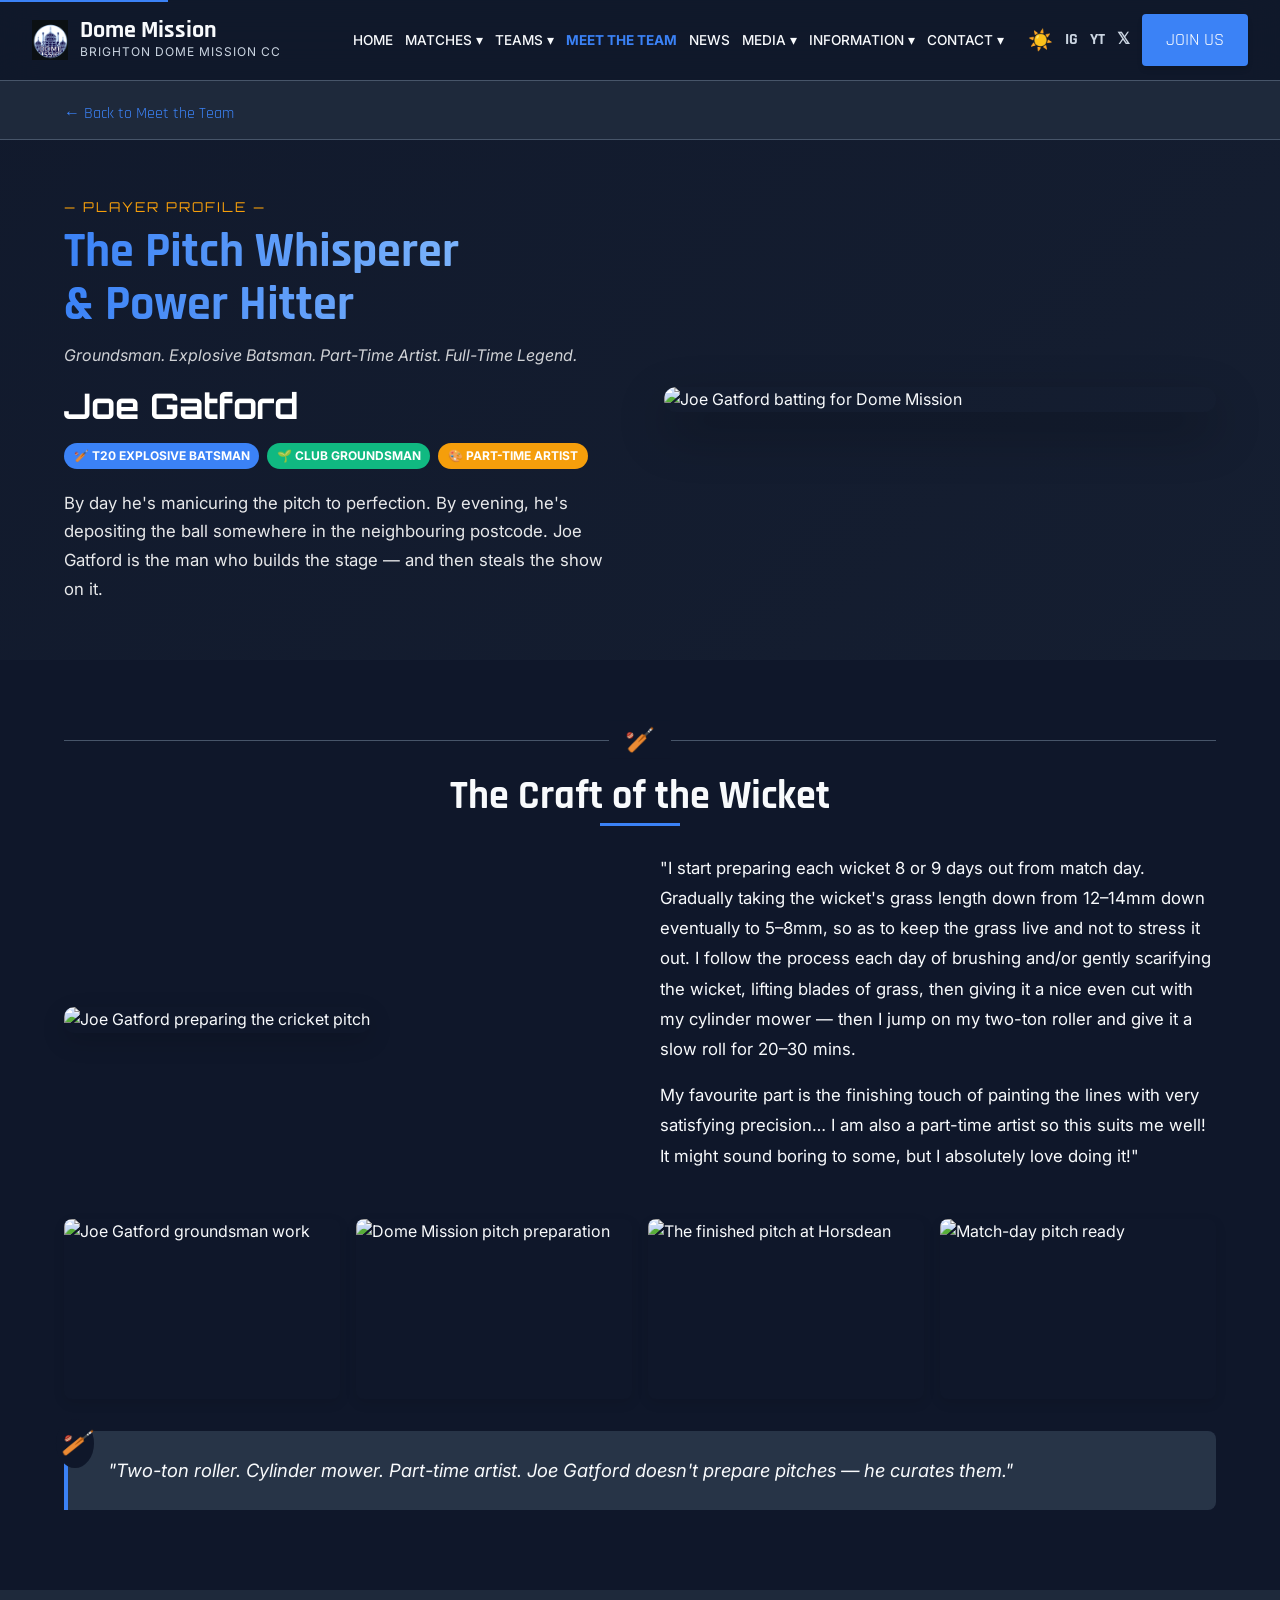
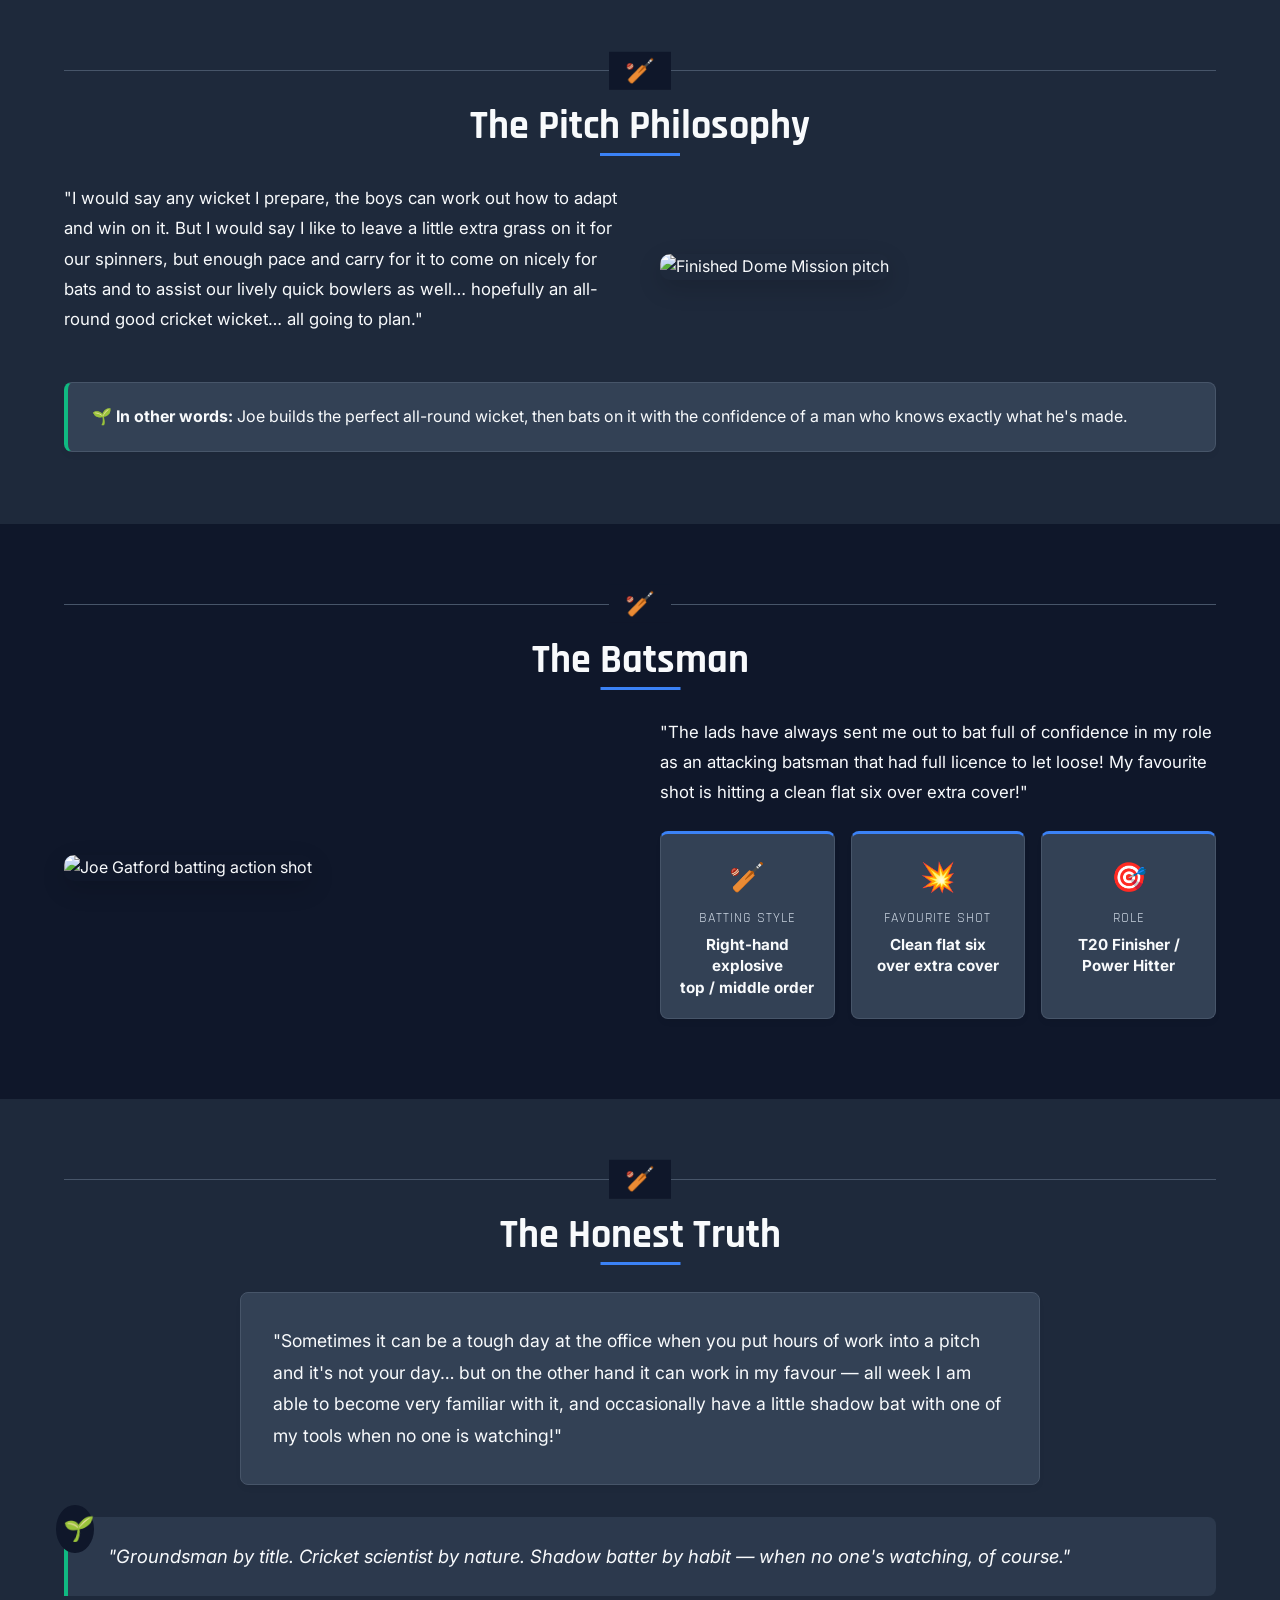
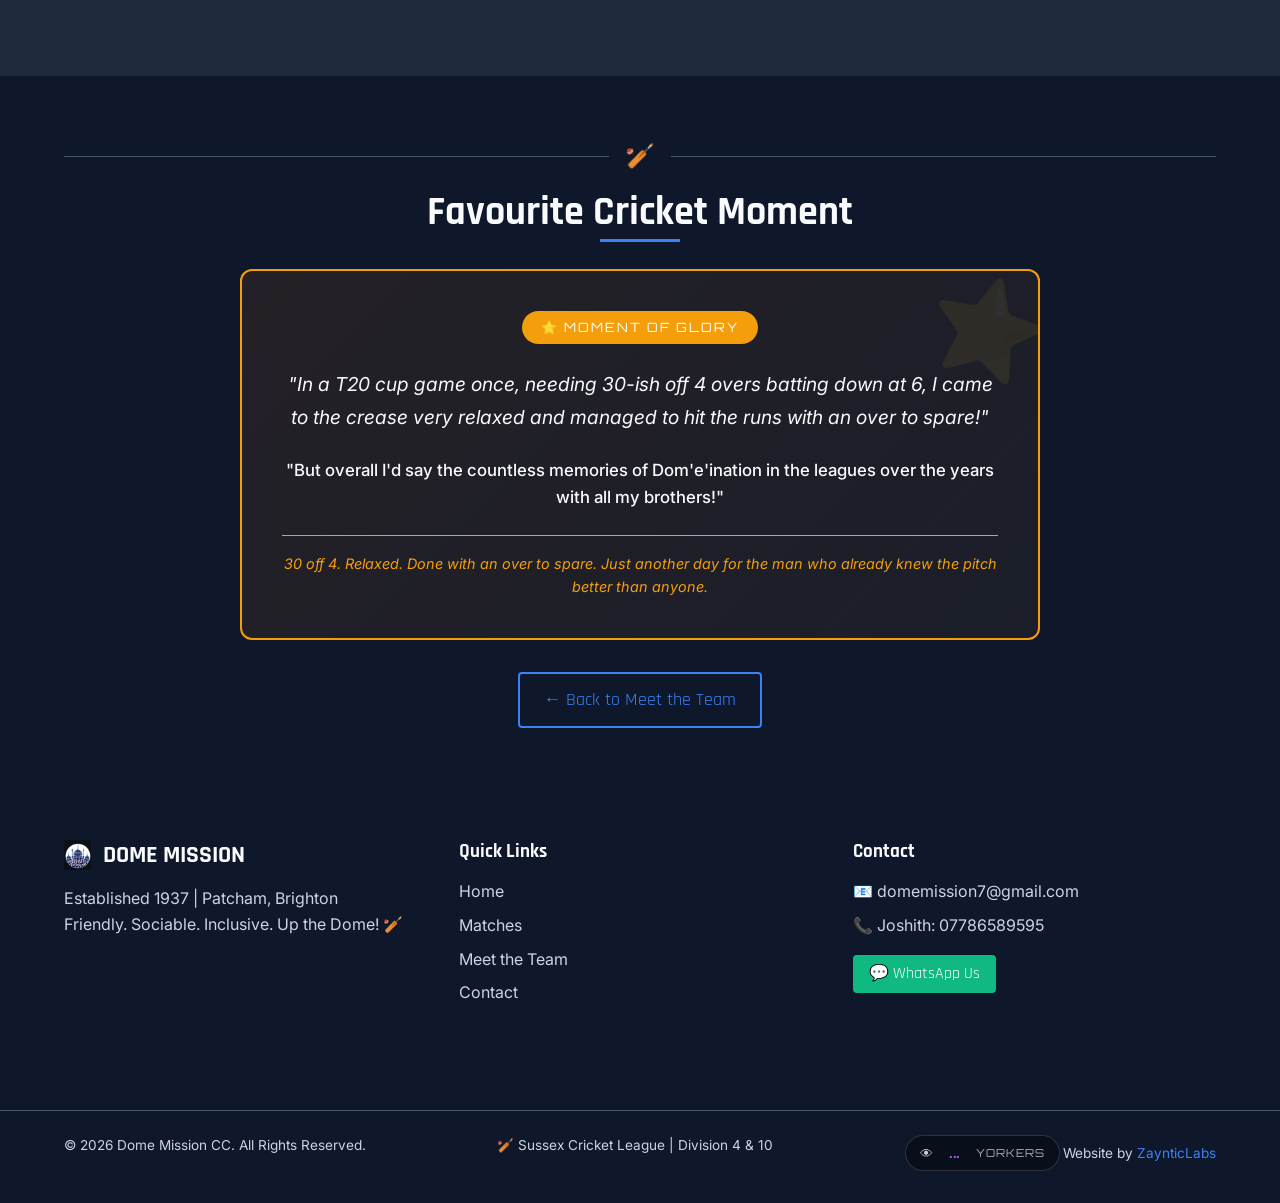
==== joe-gatford.html @ 6c8f8047 "feat: Add Meet the Team section & Joe Gatford player profile - Added 'Meet the Team' nav link to mai" ====
<!DOCTYPE html>
<html lang="en" data-theme="dark">
<head>
    <script async src="https://www.googletagmanager.com/gtag/js?id=G-JPY1JQEVN5"></script>
    <script>
        window.dataLayer = window.dataLayer || [];
        function gtag() { dataLayer.push(arguments); }
        gtag('js', new Date());
        gtag('config', 'G-JPY1JQEVN5');
    </script>
    <meta charset="UTF-8">
    <meta name="viewport" content="width=device-width, initial-scale=1.0">
    <title>Joe Gatford — The Pitch Whisperer | Brighton Dome Mission CC</title>
    <meta name="description" content="Joe Gatford — Groundsman, explosive T20 batsman, and part-time artist at Brighton Dome Mission CC. Read his full player profile.">
    <link rel="canonical" href="https://www.brightondomemissioncc.co.uk/joe-gatford.html">
    <meta property="og:title" content="Joe Gatford | Brighton Dome Mission CC">
    <meta property="og:description" content="Groundsman by day. Explosive batsman by evening. Meet Joe Gatford.">
    <meta property="og:image" content="https://www.brightondomemissioncc.co.uk/images/squad/Joe-batting.jpg">
    <link rel="icon" href="images/dome/dome-mission-logo.png">
    <link rel="preconnect" href="https://fonts.googleapis.com">
    <link rel="preconnect" href="https://fonts.gstatic.com" crossorigin>
    <link href="https://fonts.googleapis.com/css2?family=Inter:wght@400;500&family=Orbitron:wght@700&family=Rajdhani:wght@700&display=swap" rel="stylesheet">
    <link rel="stylesheet" href="style.css">
    <script type="module">
        import { initializeApp } from "https://www.gstatic.com/firebasejs/12.12.1/firebase-app.js";
        import { getDatabase, ref, runTransaction, onValue } from "https://www.gstatic.com/firebasejs/12.12.1/firebase-database.js";
        const firebaseConfig = { apiKey:"AIzaSyBJ3BSPUwxjuSCNxSVM4yyxH1Zn7YNqY2w", authDomain:"zayntic-visitor-counter.firebaseapp.com", databaseURL:"https://zayntic-visitor-counter-default-rtdb.europe-west1.firebasedatabase.app", projectId:"zayntic-visitor-counter", storageBucket:"zayntic-visitor-counter.firebasestorage.app", messagingSenderId:"842390090860", appId:"1:842390090860:web:b4fb880dffa85cfeecd449", measurementId:"G-TYTXGB0X5D" };
        const app = initializeApp(firebaseConfig);
        const db = getDatabase(app);
        const counterRef = ref(db, 'visitors/bdm-cc');
        if (!sessionStorage.getItem('visited_bdm-cc')) { sessionStorage.setItem('visited_bdm-cc','true'); runTransaction(counterRef, c=>(c||0)+1); }
        onValue(counterRef, s => { const c=s.val()||0; const el=document.getElementById('visitor-count-number'); if(el){const f=parseInt(el.textContent)||0;const st=performance.now();(function step(n){const p=Math.min((n-st)/1500,1);el.textContent=Math.floor(f+(c-f)*(1-Math.pow(1-p,3))).toLocaleString();if(p<1)requestAnimationFrame(step)})(st)} });
    </script>
</head>
<body>
    <a href="#main-content" class="skip-link">Skip to main content</a>

    <!-- NAVIGATION -->
    <nav class="navbar scrolled" role="navigation">
        <div class="nav-container">
            <a href="index.html" class="brand">
                <img src="images/dome/dome-mission-logo.png" class="brand-logo" alt="Brighton Dome Mission CC logo">
                <div class="brand-text">
                    <span class="brand-title">Dome Mission</span>
                    <span class="brand-subtitle">Brighton Dome Mission CC</span>
                </div>
            </a>
            <div class="nav-right">
                <ul class="nav-links">
                    <li><a href="index.html">HOME</a></li>
                    <li class="dropdown-parent"><a href="index.html#matches">MATCHES ▾</a>
                        <ul class="dropdown">
                            <li><a href="index.html#matches" data-tab="1st-schedule">1st XI Schedule 2026</a></li>
                            <li><a href="index.html#matches" data-tab="2nd-schedule">2nd XI Schedule 2026</a></li>
                            <li><a href="index.html#matches" data-tab="1st-results">Results — 1st XI</a></li>
                            <li><a href="index.html#matches" data-tab="2nd-results">Results — 2nd XI</a></li>
                        </ul>
                    </li>
                    <li class="dropdown-parent"><a href="index.html#teams">TEAMS ▾</a>
                        <ul class="dropdown">
                            <li><a href="index.html#teams" data-tab="1st-squad">1st XI Squad</a></li>
                            <li><a href="index.html#teams" data-tab="2nd-squad">2nd XI Squad</a></li>
                        </ul>
                    </li>
                    <li><a href="meet-the-team.html" class="nav-active">MEET THE TEAM</a></li>
                    <li><a href="index.html#news">NEWS</a></li>
                    <li class="dropdown-parent"><a href="index.html#media">MEDIA ▾</a>
                        <ul class="dropdown">
                            <li><a href="index.html#media" data-folder="agm-2026">AGM Photos (2026)</a></li>
                            <li><a href="index.html#media" data-folder="awards">Awards Ceremony</a></li>
                            <li><a href="index.html#media" data-folder="1st-photos">1st XI Match Photos</a></li>
                            <li><a href="index.html#media" data-folder="2nd-photos">2nd XI Match Photos</a></li>
                        </ul>
                    </li>
                    <li class="dropdown-parent"><a href="index.html#information">INFORMATION ▾</a>
                        <ul class="dropdown">
                            <li><a href="index.html#information" data-tab="officials">Officials</a></li>
                            <li><a href="index.html#information" data-tab="facilities">Playing Facilities</a></li>
                            <li><a href="index.html#information" data-tab="history">Club History</a></li>
                        </ul>
                    </li>
                    <li class="dropdown-parent"><a href="index.html#contact">CONTACT ▾</a>
                        <ul class="dropdown">
                            <li><a href="index.html#contact" data-tab="contact-us">Get in Touch</a></li>
                            <li><a href="index.html#contact" data-tab="join">Join the Club</a></li>
                        </ul>
                    </li>
                </ul>
                <div class="nav-actions">
                    <button id="theme-toggle" aria-label="Toggle dark/light mode" class="icon-btn">
                        <span class="moon-icon">🌙</span><span class="sun-icon">☀️</span>
                    </button>
                    <a href="https://www.instagram.com/domemission/" target="_blank" class="social-icon" aria-label="Instagram">IG</a>
                    <a href="https://www.youtube.com/channel/UC5LYfdQygbb3zKz_Ei4gT7A" target="_blank" class="social-icon" aria-label="YouTube">YT</a>
                    <a href="https://x.com/DomeMission" target="_blank" class="social-icon" aria-label="X">𝕏</a>
                    <a href="index.html#contact" class="btn btn-primary btn-join">JOIN US</a>
                </div>
                <button class="hamburger" aria-label="Toggle menu"><span></span><span></span><span></span></button>
            </div>
        </div>
    </nav>

    <!-- Mobile Menu -->
    <div class="mobile-menu">
        <div class="mobile-menu-inner">
            <div class="mobile-top"><button id="mobile-theme-toggle" aria-label="Toggle theme" class="icon-btn"><span class="moon-icon">🌙</span><span class="sun-icon">☀️</span></button></div>
            <ul class="mobile-links">
                <li><a href="index.html">HOME</a></li>
                <li><a href="index.html#matches">MATCHES</a></li>
                <li><a href="index.html#teams">TEAMS</a></li>
                <li><a href="meet-the-team.html" class="nav-active">MEET THE TEAM</a></li>
                <li><a href="index.html#news">NEWS</a></li>
                <li><a href="index.html#media">MEDIA</a></li>
                <li><a href="index.html#contact">CONTACT</a></li>
            </ul>
            <div class="mobile-socials">
                <a href="https://www.instagram.com/domemission/" target="_blank" class="social-icon">IG</a>
                <a href="https://www.youtube.com/channel/UC5LYfdQygbb3zKz_Ei4gT7A" target="_blank" class="social-icon">YT</a>
                <a href="https://x.com/DomeMission" target="_blank" class="social-icon">𝕏</a>
            </div>
        </div>
    </div>

    <main id="main-content">

        <!-- BREADCRUMB -->
        <div class="pp-breadcrumb">
            <div class="container">
                <a href="meet-the-team.html">← Back to Meet the Team</a>
            </div>
        </div>

        <!-- SECTION 1: HERO -->
        <section class="pp-hero">
            <div class="pp-hero-bg" style="background-image:url('images/squad/Joe-batting.jpg')"></div>
            <div class="pp-hero-gradient"></div>
            <div class="pp-hero-inner container">
                <div class="pp-hero-text">
                    <div class="section-label">— PLAYER PROFILE —</div>
                    <h1 class="pp-hero-title">The Pitch Whisperer<br>&amp; Power Hitter</h1>
                    <p class="pp-hero-subtitle">Groundsman. Explosive Batsman. Part-Time Artist. Full-Time Legend.</p>
                    <h2 class="pp-hero-name">Joe Gatford</h2>
                    <div class="pp-hero-tags">
                        <span class="badge badge-primary">🏏 T20 Explosive Batsman</span>
                        <span class="badge badge-green">🌱 Club Groundsman</span>
                        <span class="badge badge-gold">🎨 Part-Time Artist</span>
                    </div>
                    <p class="pp-hero-intro">By day he's manicuring the pitch to perfection. By evening, he's depositing the ball somewhere in the neighbouring postcode. Joe Gatford is the man who builds the stage — and then steals the show on it.</p>
                </div>
                <div class="pp-hero-image">
                    <img src="images/squad/Joe-batting.jpg" alt="Joe Gatford batting for Dome Mission" loading="eager" class="pp-clickable" data-full="images/squad/Joe-batting.jpg">
                </div>
            </div>
        </section>

        <!-- SECTION 2: THE CRAFT OF THE WICKET -->
        <section class="pp-section pp-groundsman">
            <div class="container">
                <div class="section-divider divider-ball"></div>
                <h2 class="section-title text-center">The Craft of the Wicket</h2>

                <div class="pp-row pp-row-img-left">
                    <div class="pp-row-img">
                        <img src="images/squad/joe-ground1.jpg" alt="Joe Gatford preparing the cricket pitch" loading="lazy" class="pp-clickable" data-full="images/squad/joe-ground1.jpg">
                    </div>
                    <div class="pp-row-text">
                        <p>"I start preparing each wicket 8 or 9 days out from match day. Gradually taking the wicket's grass length down from 12–14mm down eventually to 5–8mm, so as to keep the grass live and not to stress it out. I follow the process each day of brushing and/or gently scarifying the wicket, lifting blades of grass, then giving it a nice even cut with my cylinder mower — then I jump on my two-ton roller and give it a slow roll for 20–30 mins.</p>
                        <p>My favourite part is the finishing touch of painting the lines with very satisfying precision… I am also a part-time artist so this suits me well! It might sound boring to some, but I absolutely love doing it!"</p>
                    </div>
                </div>

                <!-- Photo Strip -->
                <div class="pp-photo-strip">
                    <img src="images/squad/joe-ground2.jpg" alt="Joe Gatford groundsman work" loading="lazy" class="pp-clickable" data-full="images/squad/joe-ground2.jpg">
                    <img src="images/squad/joe-ground3.jpg" alt="Dome Mission pitch preparation" loading="lazy" class="pp-clickable" data-full="images/squad/joe-ground3.jpg">
                    <img src="images/squad/joe-pitch.jpg" alt="The finished pitch at Horsdean" loading="lazy" class="pp-clickable" data-full="images/squad/joe-pitch.jpg">
                    <img src="images/squad/joe-pitch2.jpg" alt="Match-day pitch ready" loading="lazy" class="pp-clickable" data-full="images/squad/joe-pitch2.jpg">
                </div>

                <!-- Pull Quote -->
                <blockquote class="pp-pullquote">
                    <span class="pp-pullquote-icon">🏏</span>
                    <p>"Two-ton roller. Cylinder mower. Part-time artist. Joe Gatford doesn't prepare pitches — he <em>curates</em> them."</p>
                </blockquote>
            </div>
        </section>

        <!-- SECTION 3: PITCH PHILOSOPHY -->
        <section class="pp-section pp-philosophy">
            <div class="container">
                <div class="section-divider divider-ball"></div>
                <h2 class="section-title text-center">The Pitch Philosophy</h2>

                <div class="pp-row pp-row-img-right">
                    <div class="pp-row-text">
                        <p>"I would say any wicket I prepare, the boys can work out how to adapt and win on it. But I would say I like to leave a little extra grass on it for our spinners, but enough pace and carry for it to come on nicely for bats and to assist our lively quick bowlers as well… hopefully an all-round good cricket wicket… all going to plan."</p>
                    </div>
                    <div class="pp-row-img">
                        <img src="images/squad/joe-pitch.jpg" alt="Finished Dome Mission pitch" loading="lazy" class="pp-clickable" data-full="images/squad/joe-pitch.jpg">
                    </div>
                </div>

                <div class="pp-callout glass-card">
                    <p>🌱 <strong>In other words:</strong> Joe builds the perfect all-round wicket, then bats on it with the confidence of a man who knows exactly what he's made.</p>
                </div>
            </div>
        </section>

        <!-- SECTION 4: THE BATSMAN -->
        <section class="pp-section pp-batsman">
            <div class="container">
                <div class="section-divider divider-ball"></div>
                <h2 class="section-title text-center">The Batsman</h2>

                <div class="pp-row pp-row-img-left">
                    <div class="pp-row-img">
                        <img src="images/squad/Joe-batting.jpg" alt="Joe Gatford batting action shot" loading="lazy" class="pp-clickable" data-full="images/squad/Joe-batting.jpg">
                    </div>
                    <div class="pp-row-text">
                        <p>"The lads have always sent me out to bat full of confidence in my role as an attacking batsman that had full licence to let loose! My favourite shot is hitting a clean flat six over extra cover!"</p>

                        <div class="pp-stats-grid">
                            <div class="pp-stat-card glass-card">
                                <span class="pp-stat-icon">🏏</span>
                                <div class="pp-stat-label">Batting Style</div>
                                <div class="pp-stat-value">Right-hand explosive<br>top / middle order</div>
                            </div>
                            <div class="pp-stat-card glass-card">
                                <span class="pp-stat-icon">💥</span>
                                <div class="pp-stat-label">Favourite Shot</div>
                                <div class="pp-stat-value">Clean flat six<br>over extra cover</div>
                            </div>
                            <div class="pp-stat-card glass-card">
                                <span class="pp-stat-icon">🎯</span>
                                <div class="pp-stat-label">Role</div>
                                <div class="pp-stat-value">T20 Finisher /<br>Power Hitter</div>
                            </div>
                        </div>
                    </div>
                </div>
            </div>
        </section>

        <!-- SECTION 5: THE HONEST TRUTH -->
        <section class="pp-section pp-honest">
            <div class="container">
                <div class="section-divider divider-ball"></div>
                <h2 class="section-title text-center">The Honest Truth</h2>

                <div class="pp-text-block glass-card">
                    <p>"Sometimes it can be a tough day at the office when you put hours of work into a pitch and it's not your day… but on the other hand it can work in my favour — all week I am able to become very familiar with it, and occasionally have a little shadow bat with one of my tools when no one is watching!"</p>
                </div>

                <blockquote class="pp-pullquote pp-pullquote-green">
                    <span class="pp-pullquote-icon">🌱</span>
                    <p>"Groundsman by title. Cricket scientist by nature. Shadow batter by habit — when no one's watching, of course."</p>
                </blockquote>
            </div>
        </section>

        <!-- SECTION 6: FAVOURITE MOMENT -->
        <section class="pp-section pp-moment">
            <div class="container">
                <div class="section-divider divider-ball"></div>
                <h2 class="section-title text-center">Favourite Cricket Moment</h2>

                <div class="pp-glory-card">
                    <div class="pp-glory-badge">⭐ MOMENT OF GLORY</div>
                    <blockquote class="pp-glory-quote">
                        <p>"In a T20 cup game once, needing 30-ish off 4 overs batting down at 6, I came to the crease very relaxed and managed to hit the runs with an over to spare!"</p>
                    </blockquote>
                    <p class="pp-glory-tribute">"But overall I'd say the countless memories of Dom'e'ination in the leagues over the years with all my brothers!"</p>
                    <p class="pp-glory-caption">30 off 4. Relaxed. Done with an over to spare. Just another day for the man who already knew the pitch better than anyone.</p>
                </div>

                <div class="pp-back-link text-center mt-2">
                    <a href="meet-the-team.html" class="btn btn-outline">← Back to Meet the Team</a>
                </div>
            </div>
        </section>

        <!-- LIGHTBOX -->
        <div id="pp-lightbox" class="pp-lightbox" role="dialog" aria-modal="true" aria-label="Full size image">
            <button class="pp-lightbox-close" aria-label="Close">✕</button>
            <div class="pp-lightbox-content">
                <img id="pp-lightbox-img" src="" alt="">
            </div>
        </div>
    </main>

    <!-- FOOTER -->
    <footer class="footer">
        <div class="container pb-m">
            <div class="footer-grid">
                <div class="footer-col">
                    <div class="brand mb-1">
                        <img src="images/dome/dome-mission-logo.png" class="brand-logo sm" alt="Brighton Dome Mission CC logo">
                        <div class="brand-text"><span class="brand-title">DOME MISSION</span></div>
                    </div>
                    <p class="mt-1">Established 1937 | Patcham, Brighton</p>
                    <p>Friendly. Sociable. Inclusive. Up the Dome! 🏏</p>
                </div>
                <div class="footer-col">
                    <h4 class="mb-1">Quick Links</h4>
                    <ul class="footer-links">
                        <li><a href="index.html">Home</a></li>
                        <li><a href="index.html#matches">Matches</a></li>
                        <li><a href="meet-the-team.html">Meet the Team</a></li>
                        <li><a href="index.html#contact">Contact</a></li>
                    </ul>
                </div>
                <div class="footer-col">
                    <h4 class="mb-1">Contact</h4>
                    <ul class="footer-links nounderline mb-1">
                        <li>📧 <a href="mailto:domemission7@gmail.com">domemission7@gmail.com</a></li>
                        <li>📞 Joshith: <a href="tel:07786589595">07786589595</a></li>
                    </ul>
                    <a href="https://wa.me/447786589595" target="_blank" class="btn btn-green btn-sm inline-block">💬 WhatsApp Us</a>
                </div>
            </div>
        </div>
        <div class="footer-divider"></div>
        <div class="footer-bottom container">
            <div>© 2026 Dome Mission CC. All Rights Reserved.</div>
            <div class="text-center">🏏 Sussex Cricket League | Division 4 & 10</div>
            <div class="text-right">
                <div id="visitor-counter-widget" class="mb-sm" aria-label="Visitor counter">
                    <div id="visitor-counter-inner">
                        <span id="visitor-counter-icon">👁</span>
                        <span id="visitor-count-number">...</span>
                        <span id="visitor-counter-label">yorkers</span>
                    </div>
                </div>
                Website by <a href="https://www.zaynticlabs.co.uk/" target="_blank" class="link">ZaynticLabs</a>
            </div>
        </div>
    </footer>

    <script>
        const themeToggle = document.getElementById('theme-toggle');
        const mobileThemeToggle = document.getElementById('mobile-theme-toggle');
        const html = document.documentElement;
        function toggleTheme() { const n = html.getAttribute('data-theme')==='dark'?'light':'dark'; html.setAttribute('data-theme',n); localStorage.setItem('dome-theme',n); }
        themeToggle?.addEventListener('click', toggleTheme);
        mobileThemeToggle?.addEventListener('click', toggleTheme);
        const saved = localStorage.getItem('dome-theme');
        if (saved) html.setAttribute('data-theme', saved);
        const hamburger = document.querySelector('.hamburger');
        const mobileMenu = document.querySelector('.mobile-menu');
        hamburger?.addEventListener('click', () => mobileMenu.classList.toggle('active'));
        document.querySelectorAll('.mobile-links a').forEach(l => l.addEventListener('click', () => mobileMenu.classList.remove('active')));

        // ===== LIGHTBOX =====
        const lightbox = document.getElementById('pp-lightbox');
        const lightboxImg = document.getElementById('pp-lightbox-img');
        const lightboxClose = document.querySelector('.pp-lightbox-close');

        document.querySelectorAll('.pp-clickable').forEach(img => {
            img.style.cursor = 'pointer';
            img.addEventListener('click', () => {
                lightboxImg.src = img.getAttribute('data-full') || img.src;
                lightboxImg.alt = img.alt;
                lightbox.classList.add('active');
                document.body.style.overflow = 'hidden';
            });
        });

        lightboxClose?.addEventListener('click', closeLightbox);
        lightbox?.addEventListener('click', (e) => { if (e.target === lightbox) closeLightbox(); });
        document.addEventListener('keydown', (e) => { if (e.key === 'Escape') closeLightbox(); });

        function closeLightbox() {
            lightbox.classList.remove('active');
            document.body.style.overflow = '';
        }
    </script>
</body>
</html>
---- style.css ----
:root {
  /* LIGHT MODE VARS - Clean Slate & Blue */
  --bg-primary: #f8fafc;
  --bg-surface: #f1f5f9;
  --bg-card: #ffffff;
  --accent-primary: #2563eb;
  --accent-light: #60a5fa;
  --accent-gold: #d97706;
  --accent-green: #059669;
  --accent-red: #dc2626;
  --accent-grey: #64748b;
  --accent-blue: #3b82f6;
  --text-primary: #0f172a;
  --text-secondary: #475569;
  --border-color: #e2e8f0;
  --card-rgb: 255, 255, 255;
  --nav-bg: rgba(248, 250, 252, 0.9);

  --font-heading: 'Rajdhani', sans-serif;
  --font-body: 'Inter', sans-serif;
  --font-orbitron: 'Orbitron', sans-serif;

  --transition-speed: 0.3s;
}

[data-theme="dark"] {
  /* DARK MODE VARS - Deep Navy & Slate */
  --bg-primary: #0f172a;
  --bg-surface: #1e293b;
  --bg-card: #334155;
  --accent-primary: #3b82f6;
  --accent-light: #93c5fd;
  --accent-gold: #f59e0b;
  --accent-green: #10b981;
  --accent-red: #ef4444;
  --accent-grey: #94a3b8;
  --accent-blue: #60a5fa;
  --text-primary: #f8fafc;
  --text-secondary: #cbd5e1;
  --border-color: #475569;
  --card-rgb: 51, 65, 85;
  --nav-bg: rgba(15, 23, 42, 0.9);
}

* {
  box-sizing: border-box;
  margin: 0;
  padding: 0;
  transition: background-color var(--transition-speed) ease,
              color var(--transition-speed) ease,
              border-color var(--transition-speed) ease;
}

html {
  scroll-behavior: smooth;
  scroll-padding-top: 80px;
}

body {
  font-family: var(--font-body);
  background-color: var(--bg-primary);
  color: var(--text-primary);
  line-height: 1.6;
  overflow-x: hidden;
}

/* TYPOGRAPHY */
h1, h2, h3, h4, h5, h6 {
  font-family: var(--font-heading);
  font-weight: 700;
  line-height: 1.2;
}

.orbitron { font-family: var(--font-orbitron); }
.text-center { text-align: center; }
.text-right { text-align: right; }
.text-green { color: var(--accent-green); }

/* UTILITIES */
.container { max-width: 1200px; margin: 0 auto; padding: 0 1.5rem; }
.mt-1 { margin-top: 1rem; }
.mt-2 { margin-top: 2rem; }
.mt-m { margin-top: 4rem; }
.mb-1 { margin-bottom: 1rem; }
.mb-2 { margin-bottom: 2rem; }
.pt-1 { padding-top: 1rem; }
.pt-m { padding-top: 4rem; }
.pb-m { padding-bottom: 4rem; }
.mb-sm { margin-bottom: 0.5rem; }
.d-none { display: none !important; }
.d-ib { display: inline-block; }
.block { display: block; }
.w-100 { width: 100%; }
.inline-block { display: inline-block; }
.flex-between { display: flex; justify-content: space-between; align-items: center; }
.justify-center { display: flex; justify-content: center; align-items: center; gap: 1rem; flex-wrap: wrap; }
.d-flex-column-center { display: flex; flex-direction: column; align-items: center; justify-content: center; text-align: center; }

.skip-link { position: absolute; top: -40px; left: 0; background: var(--accent-primary); color: white; padding: 8px; z-index: 1000; }
.skip-link:focus { top: 0; }

/* BUTTONS */
.btn {
  display: inline-block;
  padding: 0.75rem 1.5rem;
  border-radius: 4px;
  font-family: var(--font-heading);
  font-size: 1.1rem;
  text-decoration: none;
  cursor: pointer;
  border: none;
  text-align: center;
  transition: all 0.3s ease;
}
.btn-sm { padding: 0.4rem 1rem; font-size: 1rem; }
.btn-primary { 
  background-color: var(--accent-primary); 
  color: white; 
  box-shadow: 0 4px 6px -1px rgba(0, 0, 0, 0.1), 0 2px 4px -1px rgba(0, 0, 0, 0.06);
}
.btn-primary:hover { 
  background-color: var(--accent-light); 
  box-shadow: 0 10px 15px -3px rgba(0, 0, 0, 0.1), 0 4px 6px -2px rgba(0, 0, 0, 0.05);
}
.btn-outline { 
  background: transparent; 
  color: var(--accent-primary); 
  border: 2px solid var(--accent-primary); 
}
.btn-outline:hover { 
  background: var(--accent-primary); 
  color: white; 
  border-color: var(--accent-primary); 
}
.btn-green { background-color: var(--accent-green); color: white; }
.btn-green:hover { filter: brightness(1.1); }

/* BADGES */
.badge { display: inline-block; padding: 0.2rem 0.6rem; border-radius: 20px; font-size: 0.75rem; font-weight: bold; text-transform: uppercase; }
.badge-primary { background-color: var(--accent-primary); color: white; }
.badge-gold { background-color: var(--accent-gold); color: #fff; }
.badge-green { background-color: var(--accent-green); color: white; }
.badge-grey { background-color: var(--accent-grey); color: white; }

/* NAVBAR */
.navbar {
  position: fixed;
  top: 0; width: 100%;
  background: transparent;
  z-index: 100;
  transition: background 0.4s ease, backdrop-filter 0.4s ease;
}
.navbar.scrolled {
  background: var(--nav-bg);
  backdrop-filter: blur(20px);
  border-bottom: 1px solid var(--border-color);
}
.nav-container { display: flex; justify-content: space-between; align-items: center; height: 80px; padding: 0 2rem; max-width: 1400px; margin: 0 auto; }
.brand { display: flex; align-items: center; gap: 0.75rem; text-decoration: none; }
.brand-text { display: flex; flex-direction: column; }
.brand-title { font-family: var(--font-heading); font-size: 1.5rem; font-weight: 700; color: var(--text-primary); line-height: 1; white-space: nowrap; }
.brand-subtitle { font-size: 0.75rem; color: var(--text-secondary); text-transform: uppercase; letter-spacing: 1px; white-space: nowrap; }

/* BRAND LOGO */
.brand-logo { max-height: 40px; width: auto; object-fit: contain; }
.brand-logo.sm { max-height: 30px; }

.nav-right { display: flex; align-items: center; gap: 1.5rem; }
.nav-links { display: flex; list-style: none; gap: 0.75rem; align-items: center; }
.nav-links a { color: var(--text-primary); text-decoration: none; font-weight: 500; font-size: 0.85rem; transition: color 0.3s; white-space: nowrap; }
.nav-links a:hover { color: var(--accent-primary); }

/* DROPDOWN */
.dropdown-parent { position: relative; }
.dropdown {
  position: absolute; top: 100%; left: 0;
  background: rgba(var(--card-rgb), 0.95);
  backdrop-filter: blur(20px);
  border: 1px solid var(--border-color);
  border-radius: 4px; padding: 0.5rem 0;
  width: 220px; list-style: none;
  opacity: 0; transform: translateY(-10px);
  visibility: hidden; transition: all 0.2s ease;
  box-shadow: 0 10px 30px rgba(0,0,0,0.1);
}
.dropdown-parent:hover .dropdown { opacity: 1; transform: translateY(0); visibility: visible; }
.dropdown li a {
  display: block; padding: 0.75rem 1rem; color: var(--text-primary);
  border-left: 3px solid transparent; transition: all 0.2s ease;
}
.dropdown li a:hover { border-left-color: var(--accent-primary); background: rgba(37, 99, 235, 0.05); color: var(--accent-primary); }

.nav-actions { display: flex; align-items: center; gap: 0.75rem; }
.icon-btn { background: none; border: none; font-size: 1.25rem; cursor: pointer; color: var(--text-primary); }
.social-icon { color: var(--text-secondary); text-decoration: none; font-weight: bold; font-family: var(--font-heading); transition: color 0.2s; }
.social-icon:hover { color: var(--accent-primary); }
.social-icon.circle { display: inline-flex; justify-content: center; align-items: center; width: 40px; height: 40px; border-radius: 50%; border: 1px solid var(--border-color); margin-right: 0.5rem; }

[data-theme="dark"] .moon-icon { display: none; }
[data-theme="light"] .sun-icon { display: none; }

.hamburger { display: none; background: none; border: none; cursor: pointer; flex-direction: column; gap: 5px; }
.hamburger span { width: 25px; height: 3px; background-color: var(--text-primary); transition: 0.3s; }

/* MOBILE MENU */
.mobile-menu {
  position: fixed; top: 0; left: 0; width: 100%; height: 100vh;
  background: var(--bg-surface); z-index: 99;
  transform: translateY(-100%); transition: transform 0.3s cubic-bezier(0.4, 0, 0.2, 1);
  overflow-y: auto;
  pointer-events: none;
}
.mobile-menu.active { transform: translateY(0); pointer-events: auto; }
.mobile-menu-inner { padding: 80px 2rem 2rem; display: flex; flex-direction: column; min-height: 100%; }
.mobile-top { margin-bottom: 2rem; text-align: right; }
.mobile-links { list-style: none; flex-grow: 1; }
.mobile-links > li > a { display: block; font-size: 1.5rem; font-family: var(--font-heading); padding: 1rem 0; border-bottom: 1px solid var(--border-color); color: var(--text-primary); text-decoration: none; }
.mobile-dropdown { display: none; list-style: none; padding-left: 1rem; margin-top: 0.5rem; }
.mobile-dropdown.active { display: block; }
.mobile-dropdown a { display: block; padding: 0.75rem 0; color: var(--text-secondary); text-decoration: none; font-size: 1.1rem; }
.mobile-dropdown a:hover { color: var(--accent-primary); }
.mobile-socials { margin-top: 2rem; display: flex; gap: 1.5rem; justify-content: center; }

@media (max-width: 1024px) {
  .nav-actions .social-icon { display: none; } /* Hide socials on tablet to save space */
  .nav-container { padding: 0 1rem; }
  .brand-subtitle { display: none; }
}

@media (max-width: 768px) {
  .nav-links { display: none; }
  .btn-join { display: none; }
  .hamburger { display: flex; margin-left: auto; }
  .nav-container { height: 70px; }
  
  /* Reset absolute dropdowns for mobile */
  .mobile-links .dropdown {
      position: static;
      opacity: 1;
      visibility: visible;
      transform: none;
      box-shadow: none;
      border: none;
      padding: 0;
      width: 100%;
      display: none; /* Controlled by toggle label */
      background: transparent;
      backdrop-filter: none;
  }
  .mobile-links .dropdown.active {
      display: block;
      margin-top: 0.5rem;
      padding-left: 1rem;
      border-left: 2px solid var(--accent-primary);
  }
}

/* HERO SECTION */
.hero-section {
  position: relative; height: 100vh;
  background: radial-gradient(ellipse at top, #1e293b 0%, #0f172a 60%);
  display: flex; align-items: center; justify-content: center;
  overflow: hidden; text-align: center; color: #fff;
}
[data-theme="light"] .hero-section {
  background: radial-gradient(ellipse at top, #e2e8f0 0%, #f8fafc 60%);
  color: var(--text-primary);
}

.pitch-overlay {
  position: absolute; top: 0; left: 0; width: 100%; height: 100%;
  background-image: repeating-linear-gradient(transparent, transparent 40px, rgba(255,255,255,0.03) 40px, rgba(255,255,255,0.03) 42px);
  animation: pitchDrift 60s linear infinite; pointer-events: none;
}
[data-theme="light"] .pitch-overlay { background-image: repeating-linear-gradient(transparent, transparent 40px, rgba(0,0,0,0.03) 40px, rgba(0,0,0,0.03) 42px); }

@keyframes pitchDrift { from { background-position: 0 0; } to { background-position: 0 -1000px; } }

.stadium-arc {
  position: absolute; bottom: -50%; left: 50%; transform: translateX(-50%);
  width: 150vw; height: 150vw; border-radius: 50%;
  border: 1px solid rgba(59,130,246,0.1); background: rgba(59,130,246,0.02); pointer-events: none;
}

.hero-content { position: relative; z-index: 2; max-width: 800px; padding: 0 2rem; padding-top: 80px; }
.hero-badge { display: inline-block; font-family: var(--font-orbitron); color: var(--accent-gold); font-size: 0.8rem; letter-spacing: 2px; margin-bottom: 1rem; }
.hero-title { font-size: clamp(2.5rem, 8vw, 6rem); text-transform: uppercase; line-height: 0.9; margin-bottom: 1rem; }
.line1 { color: inherit; }
.line2 { background: linear-gradient(to right, var(--accent-primary), var(--accent-light)); -webkit-background-clip: text; background-clip: text; color: transparent; }

.tagline-rotator { height: 2rem; position: relative; margin-bottom: 1.5rem; font-family: var(--font-heading); font-size: 1.5rem; color: var(--accent-gold); }
.tagline { position: absolute; width: 100%; top: 0; left: 0; opacity: 0; transform: translateY(10px); transition: all 0.5s ease; }
.tagline.active { opacity: 1; transform: translateY(0); }

.hero-body { font-size: 1.1rem; max-width: 600px; margin: 0 auto 2rem auto; color: rgba(255,255,255,0.8); }
[data-theme="light"] .hero-body { color: var(--text-secondary); }

.hero-buttons { display: flex; gap: 1rem; justify-content: center; margin-bottom: 2rem; }
.season-badges { display: flex; gap: 1rem; justify-content: center; flex-wrap: wrap; }
.pulse { animation: pulseAnim 2s infinite; }
@keyframes pulseAnim { 0% { box-shadow: 0 0 0 0 rgba(59,130,246,0.5); } 70% { box-shadow: 0 0 0 10px rgba(59,130,246,0); } 100% { box-shadow: 0 0 0 0 rgba(59,130,246,0); } }

/* TICKER */
.ticker-wrap { position: absolute; bottom: 0; left: 0; width: 100%; background: rgba(0,0,0,0.5); padding: 0.5rem 0; overflow: hidden; border-top: 1px solid var(--border-color); }
[data-theme="light"] .ticker-wrap { background: rgba(255,255,255,0.8); }
.ticker { display: flex; width: 200%; animation: ticker 40s linear infinite; }
.ticker:hover { animation-play-state: paused; }
.ticker-content { width: 100%; white-space: nowrap; font-family: var(--font-body); font-size: 0.9rem; font-weight: 500; padding-right: 2rem; }
@keyframes ticker { 0% { transform: translateX(0); } 100% { transform: translateX(-50%); } }

/* SCROLL ANIMATIONS */
.scroll-anim { opacity: 0; transform: translateY(30px); transition: opacity 0.6s ease-out, transform 0.6s ease-out; }
.scroll-anim.visible { opacity: 1; transform: translateY(0); }

/* STATS */
.stats-section { background: var(--bg-surface); padding: 3rem 0; border-bottom: 1px solid var(--border-color); }
.stats-grid { display: flex; justify-content: space-around; flex-wrap: wrap; gap: 2rem; }
.stat-item { text-align: center; }
.stat-number { font-size: 3rem; color: var(--accent-primary); line-height: 1; margin-bottom: 0.5rem; }
.stat-label { font-size: 0.85rem; color: var(--text-secondary); text-transform: uppercase; letter-spacing: 1px; }

/* GLASSMORPHISM CARDS */
.glass-card { background: var(--bg-card); border: 1px solid var(--border-color); border-radius: 8px; padding: 2rem; box-shadow: 0 4px 6px -1px rgba(0, 0, 0, 0.05); }
.wrapper-card { background: var(--bg-card); border: 1px solid var(--border-color); border-radius: 8px; padding: 1.5rem; }

/* BORDER FOCUS CARDS */
.border-focus { position: relative; border-top: 3px solid var(--accent-primary); }

/* SEASON / CARDS */
.cards-grid { display: grid; grid-template-columns: repeat(auto-fit, minmax(300px, 1fr)); gap: 2rem; }
.card-title { margin-bottom: 1.5rem; color: var(--accent-primary); border-bottom: 1px solid var(--border-color); padding-bottom: 0.5rem; }
.info-list { list-style: none; margin-bottom: 1.5rem; }
.info-list li { margin-bottom: 0.5rem; border-bottom: 1px dashed var(--border-color); padding-bottom: 0.25rem; }

/* TIMELINE STRIP */
.timeline-strip { width: 100%; overflow-x: auto; padding: 1rem 0; scrollbar-width: none; }
.timeline-strip::-webkit-scrollbar { display: none; }
.timeline-scroll { display: flex; gap: 1rem; width: max-content; }
.timeline-item { background: var(--bg-card); border: 1px solid var(--border-color); padding: 0.5rem 1rem; border-radius: 4px; display: flex; align-items: center; gap: 0.5rem; font-size: 0.85rem; white-space: nowrap; }

/* DIAGONALS */
.diagonal-bottom { clip-path: polygon(0 0, 100% 0, 100% 95%, 0 100%); margin-bottom: -5vw; padding-bottom: 6vw; background: var(--bg-surface); }
.diagonal-top { clip-path: polygon(0 5%, 100% 0, 100% 100%, 0 100%); margin-top: -5vw; padding-top: 6vw; background: var(--bg-surface); }

/* DIVIDERS */
.section-divider { width: 100%; height: 1px; background: var(--border-color); position: relative; margin: 2rem 0; }
.divider-ball::after { content: '🏏'; position: absolute; left: 50%; top: 50%; transform: translate(-50%, -50%); background: var(--bg-primary); padding: 0 1rem; font-size: 1.5rem; }

.section-title { font-size: 2.5rem; color: var(--text-primary); margin-bottom: 2rem; position: relative; display: inline-block; left: 50%; transform: translateX(-50%); text-align: center;}
.section-title::after { content: ''; position: absolute; bottom: -5px; left: 50%; transform: translateX(-50%); width: 80px; height: 3px; background: var(--accent-primary); }
.section-label { font-family: var(--font-orbitron); color: var(--accent-gold); font-size: 0.85rem; letter-spacing: 2px; }

/* TABS */
.tabs-container { width: 100%; }
.tabs-header { display: flex; border-bottom: 1px solid var(--border-color); position: relative; overflow-x: auto; scrollbar-width: none; }
.tabs-header::-webkit-scrollbar { display: none; }
.tab-btn { background: none; border: none; padding: 1rem 1.5rem; font-family: var(--font-heading); font-size: 1.2rem; color: var(--text-secondary); cursor: pointer; white-space: nowrap; transition: color 0.3s; }
.tab-btn:hover { color: var(--text-primary); }
.tab-btn.active { color: var(--accent-primary); font-weight: bold; }
.tab-indicator { position: absolute; bottom: -1px; left: 0; height: 3px; background: var(--accent-primary); transition: all 0.3s ease; width: 0; }
.tab-panel { display: none; animation: fadeIn 0.4s ease; padding-top: 1.5rem; }
.tab-panel.active { display: block; }
@keyframes fadeIn { from { opacity: 0; transform: translateY(10px); } to { opacity: 1; transform: translateY(0); } }

/* VERTICAL TABS (INFO) */
.vertical-look { display: flex; flex-direction: column; }
@media(min-width: 768px) {
  .vertical-look { flex-direction: row; gap: 2rem; }
  .side-tabs { flex-direction: column; border-bottom: none; border-right: 1px solid var(--border-color); min-width: 200px; }
  .side-tabs .tab-indicator { left: auto; right: -1px; width: 3px; height: 0; top: 0; bottom: auto; }
  .side-tabs .tab-btn { text-align: left; }
  .tabs-content { flex-grow: 1; margin-top: 0; overflow:hidden;}
}

/* TABLE STYLES */
.table-container { overflow-x: auto; }
table { width: 100%; border-collapse: collapse; font-size: 0.95rem; }
th { background: var(--bg-surface); color: var(--text-primary); text-align: left; padding: 1rem; border-bottom: 2px solid var(--border-color); font-family: var(--font-heading); letter-spacing: 1px; }
td { padding: 1rem; border-bottom: 1px solid var(--border-color); vertical-align: middle; }
tr:hover td { background: var(--bg-surface); }

.season-summary-bar { background: var(--bg-surface); padding: 1rem; text-align: center; border-radius: 4px; margin-bottom: 1rem; font-weight: 500; color: var(--text-primary); border: 1px solid var(--border-color); }
.table-stats-bar { font-family: var(--font-orbitron); font-size: 1.2rem; color: var(--accent-primary); }

/* RESULTS GRID */
.results-grid { display: flex; flex-direction: column; gap: 1rem; }
.result-card { display: flex; justify-content: space-between; align-items: center; padding: 1rem; background: var(--bg-surface); border: 1px solid var(--border-color); border-radius: 6px; flex-wrap: wrap; gap: 1rem; }
.result-date { font-size: 0.85rem; color: var(--text-secondary); width: 100%; border-bottom: 1px dashed var(--border-color); padding-bottom: 0.5rem; }
.result-main { flex-grow: 1; font-weight: 500; font-size: 1.1rem; }
.result-won { background: var(--accent-green); color: white; padding: 0.25rem 0.5rem; border-radius: 4px; font-weight: bold; font-size: 0.85rem; }
.result-lost { background: var(--accent-red); color: white; padding: 0.25rem 0.5rem; border-radius: 4px; font-weight: bold; font-size: 0.85rem; }
.result-draw { background: var(--accent-grey); color: white; padding: 0.25rem 0.5rem; border-radius: 4px; font-weight: bold; font-size: 0.85rem; }

/* SQUAD / OFFICIALS GRID */
.squad-grid { display: grid; grid-template-columns: repeat(auto-fill, minmax(220px, 1fr)); gap: 1.5rem; padding-top: 1rem; }
.player-card { text-align: center; position: relative; overflow: hidden; }
.player-avatar { width: 100px; height: 100px; background: var(--bg-surface); border-radius: 50%; margin: 0 auto 1rem auto; display: flex; align-items: center; justify-content: center; border: 2px solid var(--border-color); position: relative; overflow: hidden; }
.player-photo { width: 100%; height: 100%; object-fit: cover; border-radius: 50%; }
.helmet-silhouette { width: 50px; height: 50px; background: var(--text-secondary); -webkit-mask: url('data:image/svg+xml;utf8,<svg xmlns="http://www.w3.org/2000/svg" viewBox="0 0 100 100"><path d="M50 10C27.9 10 10 27.9 10 50v30h80V50c0-22.1-17.9-40-40-40zm30 60H20V50c0-16.5 13.5-30 30-30s30 13.5 30 30v20z"/><path d="M20 60h60v10H20z"/></svg>') no-repeat center; mask: url('data:image/svg+xml;utf8,<svg xmlns="http://www.w3.org/2000/svg" viewBox="0 0 100 100"><path d="M50 10C27.9 10 10 27.9 10 50v30h80V50c0-22.1-17.9-40-40-40zm30 60H20V50c0-16.5 13.5-30 30-30s30 13.5 30 30v20z"/><path d="M20 60h60v10H20z"/></svg>') no-repeat center; }
.jersey-number { position: absolute; top: 10px; right: 10px; background: var(--accent-primary); color: white; font-family: var(--font-orbitron); width: 30px; height: 30px; border-radius: 50%; display: flex; align-items: center; justify-content: center; font-size: 0.9rem; }
.player-name { font-size: 1.2rem; margin-bottom: 0.5rem; }
.player-badges { display: flex; justify-content: center; flex-wrap: wrap; gap: 0.5rem; margin-bottom: 0.5rem; }
.player-meta { font-size: 0.85rem; color: var(--text-secondary); }

/* NEWS */
.news-section { background: var(--bg-surface); }
.filter-tabs { margin-bottom: 2rem; }
.filter-btn { background: none; border: 1px solid var(--border-color); color: var(--text-primary); padding: 0.5rem 1rem; margin: 0 0.25rem; border-radius: 20px; cursor: pointer; transition: 0.3s; }
.filter-btn.active, .filter-btn:hover { background: var(--accent-primary); color: white; border-color: var(--accent-primary); }
.masonry-grid { display: grid; grid-template-columns: repeat(auto-fill, minmax(300px, 1fr)); gap: 1.5rem; }
.news-card { background: var(--bg-card); border: 1px solid var(--border-color); border-radius: 8px; padding: 1.5rem; transition: transform 0.3s; }
.news-card:hover { transform: translateY(-5px); box-shadow: 0 10px 20px rgba(0,0,0,0.05); }
.news-card.featured { grid-column: 1 / -1; }
@media (min-width: 768px) { .news-card.featured { grid-column: span 2; } }
.news-date { font-size: 0.85rem; color: var(--text-secondary); margin: 0.5rem 0; }
.news-title { font-size: 1.3rem; margin-bottom: 1rem; color: var(--text-primary); }
.news-card.featured .news-title { font-size: 1.8rem; }

/* MEDIA FOLDERS */
.folder-grid { display: grid; grid-template-columns: repeat(auto-fit, minmax(200px, 1fr)); gap: 1.5rem; }
.folder-card { text-align: center; cursor: pointer; transition: transform 0.3s, border-color 0.3s; padding: 1rem; }
.folder-card:hover, .folder-card.active { transform: translateY(-5px); border-color: var(--accent-primary); }
.folder-icon { font-size: 4rem; margin-bottom: 0.5rem; filter: drop-shadow(0 4px 6px rgba(0,0,0,0.05)); }
.folder-thumbnail { 
    width: 100%; aspect-ratio: 4/3; 
    background-size: cover; background-position: center; 
    border-radius: 8px; margin-bottom: 1rem; 
    border: 2px solid transparent; transition: all 0.3s ease;
    position: relative; overflow: hidden;
    box-shadow: 0 4px 12px rgba(0,0,0,0.15);
}
.folder-card:hover .folder-thumbnail { border-color: var(--accent-primary); transform: scale(1.02); }
.folder-thumbnail::after {
    content: 'View Album';
    position: absolute; top: 0; left: 0; width: 100%; height: 100%;
    background: rgba(37, 99, 235, 0.4); /* Primary accent with opacity */
    display: flex; align-items: center; justify-content: center;
    opacity: 0; transition: opacity 0.3s;
    color: white; font-weight: bold; font-family: var(--font-heading);
    backdrop-filter: blur(2px);
}
.folder-card:hover .folder-thumbnail::after { opacity: 1; }
.folder-name { margin-bottom: 0.5rem; }
.gallery-panel { display: none; overflow: hidden; padding: 1.5rem; }
.gallery-panel.active { display: block; animation: expandDown 0.4s ease; }
@keyframes expandDown { from { opacity: 0; transform: translateY(-20px); } to { opacity: 1; transform: translateY(0); } }
.photo-grid { display: grid; grid-template-columns: repeat(auto-fill, minmax(150px, 1fr)); gap: 1rem; }
.placeholder-photo { background: var(--bg-surface); border: 1px dashed var(--border-color); height: 150px; display: flex; flex-direction: column; align-items: center; justify-content: center; text-align: center; border-radius: 4px; padding: 1rem; color: var(--text-secondary); font-size: 0.8rem; }
.gallery-img { width: 100%; height: 150px; object-fit: cover; border-radius: 4px; cursor: pointer; transition: transform 0.3s; }
.gallery-img:hover { transform: scale(1.05); }

/* LIGHTBOX */
.lightbox { position: fixed; top: 0; left: 0; width: 100%; height: 100%; background: rgba(0,0,0,0.9); z-index: 1000; display: none; align-items: center; justify-content: center; }
.lightbox.active { display: flex; }
.lightbox-content { text-align: center; max-width: 90vw; max-height: 90vh; }
.lightbox-content img { max-width: 100%; max-height: 80vh; object-fit: contain; border-radius: 4px; }
.lightbox-caption { color: white; margin-top: 1rem; font-size: 1.1rem; }
.lightbox-close, .lightbox-prev, .lightbox-next { position: absolute; background: none; border: none; color: white; font-size: 2rem; cursor: pointer; padding: 1rem; z-index: 1001; }
.lightbox-close { top: 1rem; right: 1rem; font-size: 1.5rem; }
.lightbox-prev { left: 1rem; }
.lightbox-next { right: 1rem; }

/* TIMELINE VERTICAL REWRITE for stability */
.timeline-vertical { position: relative; max-width: 800px; margin: 0 auto; display: flex; flex-direction: column; gap: 2rem; }
.timeline-vertical::after { content: ''; position: absolute; width: 4px; background: var(--border-color); top: 0; bottom: 0; left: 50%; transform: translateX(-50%); border-radius: 4px; }
.tl-item { position: relative; width: 50%; opacity: 0; transform: translateY(20px); transition: 0.6s all; }
.tl-item.visible { opacity: 1; transform: translateY(0); }
.tl-item::after { content: '🏏'; position: absolute; width: 30px; height: 30px; background: var(--bg-primary); border: 2px solid var(--accent-primary); border-radius: 50%; z-index: 2; top: 20px; font-size: 0.8rem; display: flex; align-items: center; justify-content: center; }
.left { align-self: flex-start; padding-right: 40px; }
.left::after { right: -15px; }
.right { align-self: flex-end; padding-left: 40px; }
.right::after { left: -15px; }
.tl-content { padding: 1.5rem; background: var(--bg-card); border: 1px solid var(--border-color); border-radius: 8px; box-shadow: 0 4px 6px rgba(0,0,0,0.05); }
.tl-content h3 { margin-bottom: 0.5rem; }
.txt-gold { color: var(--accent-gold); }
.txt-green { color: var(--accent-green); }
.txt-primary { color: var(--accent-primary); }

@media screen and (max-width: 768px) {
  .timeline-vertical::after { left: 20px; transform: none; }
  .tl-item { width: 100%; align-self: stretch; padding-left: 60px !important; padding-right: 0 !important; }
  .tl-item::after { left: 5px !important; right: auto !important; }
}

/* CARDS */
.layout-2col { display: grid; grid-template-columns: 1fr; gap: 2rem; }
.layout-3col { display: grid; grid-template-columns: 1fr; gap: 2rem; }
@media (min-width: 768px) { 
  .layout-2col { grid-template-columns: 1fr 1fr; } 
  .layout-3col { grid-template-columns: repeat(3, 1fr); }
}
.contact-info .icon { font-size: 1.5rem; color: var(--accent-primary); width: 30px; display: inline-block; text-align: center; }
.info-row { display: flex; gap: 1rem; margin-bottom: 1rem; align-items: center; }
.border-top { border-top: 1px solid var(--border-color); }
.link { color: var(--accent-primary); text-decoration: none; word-break: break-all;}
.link:hover { text-decoration: underline; }

/* FORMS */
.styled-form { display: flex; flex-direction: column; gap: 1rem; }
.form-group { display: flex; flex-direction: column; gap: 0.5rem; }
.form-group label { font-size: 0.9rem; font-weight: 500; color: var(--text-secondary); }
.styled-form input, .styled-form select, .styled-form textarea {
  width: 100%; padding: 0.75rem; border: 1px solid var(--border-color); background: var(--bg-primary); color: var(--text-primary); border-radius: 4px; font-family: var(--font-body); outline: none; transition: border-color 0.3s;
}
.styled-form input:focus, .styled-form select:focus, .styled-form textarea:focus { border-color: var(--accent-primary); }

.form-grid { grid-template-columns: 1fr; }
@media (min-width: 600px) {
  .form-grid { grid-template-columns: 1fr 1fr; }
  .form-col-span2 { grid-column: span 2; }
}
.checkbox-group { display: grid; grid-template-columns: repeat(auto-fit, minmax(150px, 1fr)); gap: 0.5rem; }
.checkbox-group label, .radio-group label, .checkbox-line label { display: flex; align-items: center; gap: 0.5rem; font-size: 0.9rem; cursor: pointer; }
.styled-form input[type="checkbox"], .styled-form input[type="radio"] { width: auto; }

/* MAP CARDS */
.map-card { text-align: center; display: flex; flex-direction: column; min-height: 450px; }
.map-embed { width: 100%; height: 250px; border-radius: 8px; overflow: hidden; margin-top: 15px; border: 1px solid var(--border-color); }
.map-embed iframe { width: 100%; height: 100%; border: 0; }
.map-card .btn { margin-top: 15px; }
.map-h3 { font-size: 2rem; letter-spacing: 2px; color: var(--text-primary); }
.address-block { font-size: 1.1rem; color: var(--text-secondary); line-height: 1.4; margin-bottom: 1rem; word-break: break-word;}
.directions-box { background: var(--bg-primary); padding: 1rem; border-left: 3px solid var(--accent-primary); font-size: 0.9rem; text-align: left; border-radius: 0 4px 4px 0; margin-bottom: 1rem;}

/* FOOTER */
.footer { background: #0f172a; color: #cbd5e1; padding-top: 4rem; margin-top: auto; }
[data-theme="light"] .footer { background: #1e293b; color: #cbd5e1; }
.footer-grid { display: grid; grid-template-columns: repeat(auto-fit, minmax(200px, 1fr)); gap: 2rem; }
.footer h4 { color: #f8fafc; font-size: 1.2rem; }
.footer-links { list-style: none; }
.footer-links li { margin-bottom: 0.5rem; }
.footer-links a { color: inherit; text-decoration: none; transition: color 0.3s; }
.footer-links a:hover { color: var(--accent-light); padding-left: 5px; }
.footer-links.nounderline a:hover { padding-left: 0; }
.footer-divider { height: 1px; width: 100%; margin: 2rem 0 0 0; background: var(--border-color); }
.footer-bottom { display: flex; justify-content: space-between; flex-wrap: wrap; padding: 1.5rem 1.5rem; font-size: 0.85rem; }

/* FLOATING BUTTONS */
.fab-btn {
  position: fixed; bottom: 20px; left: 20px; background: var(--accent-primary); color: white; padding: 12px 20px; border-radius: 30px; text-decoration: none; font-weight: bold; font-family: var(--font-heading); box-shadow: 0 4px 15px rgba(0,0,0,0.1); z-index: 90; transition: transform 0.3s, background 0.3s; opacity: 0; visibility: hidden;
}
.fab-btn.visible { opacity: 1; visibility: visible; }
.fab-btn:hover { background: var(--accent-light); transform: translateY(-3px); }

.back-to-top {
  position: fixed; bottom: 20px; right: 20px; background: var(--bg-surface); color: var(--accent-primary); width: 45px; height: 45px; border-radius: 50%; border: 2px solid var(--accent-primary); font-size: 1.5rem; cursor: pointer; display: flex; align-items: center; justify-content: center; opacity: 0; visibility: hidden; transition: all 0.3s; z-index: 90; box-shadow: 0 4px 10px rgba(0,0,0,0.1);
}
.back-to-top.visible { opacity: 1; visibility: visible; }
.back-to-top:hover { background: var(--accent-primary); color: white; transform: translateY(-3px); }

/* PRINT STYLES */
@media print {
  .navbar, .hero-section, .footer, .fab-btn, .back-to-top, .stats-section, button, .icon-btn { display: none !important; }
  body { background: white !important; color: black !important; }
  .tab-panel { display: block !important; page-break-after: always; }
  .container { width: 100% !important; max-width: 100% !important; margin: 0 !important; padding: 0 !important; }
}

/* VISITOR COUNTER (Firebase) */
#visitor-counter-widget {
  display: inline-flex;
  align-items: center;
  justify-content: center;
}

#visitor-counter-inner {
  display: inline-flex;
  align-items: center;
  gap: 6px;
  background: rgba(0, 0, 0, 0.35);
  border: 1px solid rgba(255, 255, 255, 0.15);
  border-radius: 20px;
  padding: 5px 14px;
  font-family: 'Orbitron', monospace, sans-serif;
  font-size: 13px;
  color: #ffffff;
  backdrop-filter: blur(8px);
  letter-spacing: 0.5px;
}

#visitor-count-number {
  font-weight: 700;
  font-size: 15px;
  color: var(--accent-purple, #a855f7);
  min-width: 30px;
  text-align: center;
}

#visitor-counter-icon {
  font-size: 13px;
  opacity: 0.8;
}

#visitor-counter-label {
  font-size: 11px;
  opacity: 0.65;
  text-transform: uppercase;
  letter-spacing: 1px;
}

/* Adapt to light mode */
[data-theme="light"] #visitor-counter-inner {
  background: rgba(124, 58, 237, 0.08);
  border-color: rgba(124, 58, 237, 0.2);
  color: var(--text-primary, #1e1b4b);
}

[data-theme="light"] #visitor-count-number {
  color: var(--accent-purple, #7c3aed);
}

/* ===================================================================
   MEET THE TEAM — HUB PAGE
   =================================================================== */

.nav-active { color: var(--accent-primary) !important; font-weight: 700 !important; }

/* MTT Hero */
.mtt-hero {
  position: relative; min-height: 340px; display: flex; align-items: center;
  justify-content: center; text-align: center; padding: 120px 2rem 60px;
  background: radial-gradient(ellipse at top, #1e293b 0%, #0f172a 60%);
  overflow: hidden;
}
[data-theme="light"] .mtt-hero { background: radial-gradient(ellipse at top, #e2e8f0 0%, #f8fafc 60%); }
.mtt-hero-overlay {
  position: absolute; inset: 0;
  background-image: repeating-linear-gradient(transparent, transparent 40px, rgba(255,255,255,0.03) 40px, rgba(255,255,255,0.03) 42px);
  pointer-events: none;
}
.mtt-hero-content { position: relative; z-index: 2; }
.mtt-hero-title {
  font-family: var(--font-heading); font-size: clamp(2rem, 5vw, 3.5rem);
  margin: 0.5rem 0; color: var(--text-primary);
}
.mtt-hero-sub { color: var(--text-secondary); max-width: 600px; margin: 0 auto; font-size: 1.1rem; }

/* MTT Grid */
.mtt-grid-section { padding: 4rem 0; }
.mtt-player-grid { display: grid; grid-template-columns: repeat(auto-fill, minmax(320px, 1fr)); gap: 2rem; }

.mtt-player-card {
  text-decoration: none; color: inherit; display: flex; flex-direction: column;
  overflow: hidden; transition: transform 0.3s, box-shadow 0.3s; padding: 0;
}
.mtt-player-card:hover { transform: translateY(-8px); box-shadow: 0 20px 40px rgba(0,0,0,0.15); }

.mtt-card-image-wrap { position: relative; width: 100%; aspect-ratio: 4/3; overflow: hidden; }
.mtt-card-image { width: 100%; height: 100%; object-fit: cover; transition: transform 0.4s ease; }
.mtt-player-card:hover .mtt-card-image { transform: scale(1.05); }
.mtt-card-image-overlay {
  position: absolute; inset: 0; background: rgba(37,99,235,0.4);
  display: flex; align-items: center; justify-content: center;
  opacity: 0; transition: opacity 0.3s; backdrop-filter: blur(2px);
}
.mtt-player-card:hover .mtt-card-image-overlay { opacity: 1; }
.mtt-view-profile { color: white; font-family: var(--font-heading); font-size: 1.2rem; font-weight: 700; }

.mtt-card-body { padding: 1.5rem; display: flex; flex-direction: column; gap: 0.75rem; flex-grow: 1; }
.mtt-card-name { font-size: 1.5rem; color: var(--text-primary); }
.mtt-card-roles { display: flex; flex-wrap: wrap; gap: 0.4rem; }
.mtt-card-tagline { color: var(--text-secondary); font-style: italic; font-size: 0.95rem; flex-grow: 1; }
.mtt-card-btn { align-self: flex-start; margin-top: 0.5rem; }

.mtt-coming-soon {
  display: flex; flex-direction: column; align-items: center; justify-content: center;
  text-align: center; min-height: 300px; border: 2px dashed var(--border-color);
  background: transparent;
}
.mtt-coming-icon { font-size: 3rem; margin-bottom: 1rem; }
.mtt-coming-soon h3 { margin-bottom: 0.5rem; }
.mtt-coming-soon p { color: var(--text-secondary); max-width: 250px; }

/* ===================================================================
   PLAYER PROFILE PAGE
   =================================================================== */

/* Breadcrumb */
.pp-breadcrumb {
  padding: 100px 0 0.75rem; background: var(--bg-surface);
  border-bottom: 1px solid var(--border-color);
}
.pp-breadcrumb a {
  color: var(--accent-primary); text-decoration: none; font-family: var(--font-heading);
  font-size: 1rem; transition: color 0.2s;
}
.pp-breadcrumb a:hover { text-decoration: underline; }

/* PP Hero */
.pp-hero {
  position: relative; min-height: 520px; overflow: hidden;
  display: flex; align-items: center; padding: 3rem 0;
  background: var(--bg-surface);
}
.pp-hero-bg {
  position: absolute; inset: 0; background-size: cover; background-position: center;
  filter: blur(30px) brightness(0.3); transform: scale(1.1);
}
[data-theme="light"] .pp-hero-bg { filter: blur(30px) brightness(0.8); }
.pp-hero-gradient { position: absolute; inset: 0; background: linear-gradient(135deg, rgba(15,23,42,0.85), rgba(15,23,42,0.6)); }
[data-theme="light"] .pp-hero-gradient { background: linear-gradient(135deg, rgba(248,250,252,0.9), rgba(241,245,249,0.7)); }

.pp-hero-inner {
  position: relative; z-index: 2; display: grid;
  grid-template-columns: 1fr 1fr; gap: 3rem; align-items: center;
}
.pp-hero-text { color: #fff; }
[data-theme="light"] .pp-hero-text { color: var(--text-primary); }
.pp-hero-title {
  font-family: var(--font-heading); font-size: clamp(1.8rem, 4vw, 3rem);
  line-height: 1.1; margin: 0.5rem 0 0.75rem;
  background: linear-gradient(to right, var(--accent-primary), var(--accent-light));
  -webkit-background-clip: text; background-clip: text; color: transparent;
}
.pp-hero-subtitle { font-size: 1rem; opacity: 0.8; margin-bottom: 1rem; font-style: italic; }
.pp-hero-name {
  font-family: var(--font-orbitron); font-size: clamp(1.5rem, 3vw, 2.2rem);
  margin-bottom: 1rem; color: inherit;
}
.pp-hero-tags { display: flex; flex-wrap: wrap; gap: 0.5rem; margin-bottom: 1.25rem; }
.pp-hero-intro { font-size: 1.05rem; line-height: 1.7; opacity: 0.9; }

.pp-hero-image { border-radius: 12px; overflow: hidden; box-shadow: 0 20px 50px rgba(0,0,0,0.3); }
.pp-hero-image img { width: 100%; height: 100%; object-fit: cover; display: block; max-height: 450px; }

/* Sections */
.pp-section { padding: 3rem 0; }
.pp-section:nth-child(odd) { background: var(--bg-primary); }
.pp-section:nth-child(even) { background: var(--bg-surface); }

/* Alternating rows */
.pp-row { display: grid; grid-template-columns: 1fr 1fr; gap: 2.5rem; align-items: center; margin-bottom: 2rem; }
.pp-row-img img { width: 100%; border-radius: 10px; box-shadow: 0 8px 25px rgba(0,0,0,0.15); }
.pp-row-text p { margin-bottom: 1rem; line-height: 1.8; font-size: 1.05rem; }
.pp-row-img-right .pp-row-img { order: 2; }
.pp-row-img-right .pp-row-text { order: 1; }

/* Photo strip */
.pp-photo-strip {
  display: grid; grid-template-columns: repeat(4, 1fr); gap: 1rem;
  margin: 2rem 0;
}
.pp-photo-strip img {
  width: 100%; height: 180px; object-fit: cover; border-radius: 8px;
  transition: transform 0.3s; cursor: pointer;
  box-shadow: 0 4px 12px rgba(0,0,0,0.1);
}
.pp-photo-strip img:hover { transform: scale(1.03); }

/* Pull-quote */
.pp-pullquote {
  position: relative; border-left: 4px solid var(--accent-primary);
  background: rgba(var(--card-rgb), 0.7); border-radius: 0 8px 8px 0;
  padding: 1.5rem 2rem 1.5rem 2.5rem; margin: 2rem 0; font-size: 1.15rem;
  font-style: italic; line-height: 1.7; color: var(--text-primary);
}
.pp-pullquote-green { border-left-color: var(--accent-green); }
.pp-pullquote-icon {
  position: absolute; top: -12px; left: -12px; font-size: 1.5rem;
  background: var(--bg-primary); padding: 4px; border-radius: 50%;
}

/* Callout */
.pp-callout { padding: 1.25rem 1.5rem; border-left: 4px solid var(--accent-green); margin: 1.5rem 0; }
.pp-callout p { margin: 0; line-height: 1.7; }
.pp-aside { color: var(--accent-green); font-size: 0.95rem; }

/* Stats grid */
.pp-stats-grid { display: grid; grid-template-columns: repeat(3, 1fr); gap: 1rem; margin-top: 1.5rem; }
.pp-stat-card {
  text-align: center; padding: 1.25rem 1rem; border-top: 3px solid var(--accent-primary);
}
.pp-stat-icon { font-size: 1.8rem; display: block; margin-bottom: 0.5rem; }
.pp-stat-label {
  font-family: var(--font-heading); font-size: 0.85rem; color: var(--text-secondary);
  text-transform: uppercase; letter-spacing: 1px; margin-bottom: 0.25rem;
}
.pp-stat-value { font-weight: 700; font-size: 0.95rem; color: var(--text-primary); line-height: 1.4; }

/* Text block */
.pp-text-block { padding: 2rem; font-size: 1.1rem; line-height: 1.8; max-width: 800px; margin: 0 auto; }

/* Glory card */
.pp-glory-card {
  background: linear-gradient(135deg, rgba(217,119,6,0.1), rgba(245,158,11,0.05));
  border: 2px solid var(--accent-gold); border-radius: 12px;
  padding: 2.5rem; text-align: center; position: relative; overflow: hidden;
  max-width: 800px; margin: 0 auto;
}
.pp-glory-card::before {
  content: '⭐'; position: absolute; top: -20px; right: -10px;
  font-size: 6rem; opacity: 0.08; transform: rotate(15deg);
}
.pp-glory-badge {
  display: inline-block; background: var(--accent-gold); color: #fff;
  padding: 0.4rem 1.2rem; border-radius: 20px; font-family: var(--font-orbitron);
  font-size: 0.8rem; letter-spacing: 2px; margin-bottom: 1.5rem;
}
.pp-glory-quote p {
  font-size: 1.2rem; font-style: italic; line-height: 1.7;
  margin-bottom: 1.5rem; color: var(--text-primary);
}
.pp-glory-tribute {
  font-size: 1.05rem; color: var(--text-primary); margin-bottom: 1.5rem;
  font-weight: 500;
}
.pp-glory-caption {
  font-size: 0.9rem; color: var(--accent-gold); font-style: italic;
  border-top: 1px solid var(--accent-gold); padding-top: 1rem; margin-top: 1rem;
}

/* MOBILE RESPONSIVE */
@media (max-width: 768px) {
  .pp-hero-inner { grid-template-columns: 1fr; text-align: center; gap: 2rem; }
  .pp-hero-image { max-width: 400px; margin: 0 auto; }
  .pp-hero-tags { justify-content: center; }
  .pp-row { grid-template-columns: 1fr; }
  .pp-row-img-right .pp-row-img { order: 0; }
  .pp-row-img-right .pp-row-text { order: 0; }
  .pp-photo-strip { grid-template-columns: repeat(2, 1fr); }
  .pp-stats-grid { grid-template-columns: 1fr; }
  .mtt-player-grid { grid-template-columns: 1fr; }
  .pp-glory-card { padding: 1.5rem; }
  .pp-breadcrumb { padding-top: 80px; }
}

/* ===================================================================
   PLAYER PROFILE LIGHTBOX
   =================================================================== */
.pp-lightbox {
  position: fixed; top: 0; left: 0; width: 100%; height: 100%;
  background: rgba(0,0,0,0.92); z-index: 1000;
  display: none; align-items: center; justify-content: center;
  backdrop-filter: blur(4px);
}
.pp-lightbox.active { display: flex; }
.pp-lightbox-content { text-align: center; max-width: 92vw; max-height: 92vh; }
.pp-lightbox-content img {
  max-width: 100%; max-height: 88vh; object-fit: contain;
  border-radius: 6px; box-shadow: 0 10px 40px rgba(0,0,0,0.5);
}
.pp-lightbox-close {
  position: absolute; top: 1.25rem; right: 1.5rem;
  background: none; border: none; color: white; font-size: 2rem;
  cursor: pointer; z-index: 1001; padding: 0.5rem;
  transition: transform 0.2s;
}
.pp-lightbox-close:hover { transform: scale(1.2); }

.pp-clickable { transition: transform 0.3s, box-shadow 0.3s; }
.pp-clickable:hover { transform: scale(1.02); box-shadow: 0 8px 25px rgba(59,130,246,0.3); }
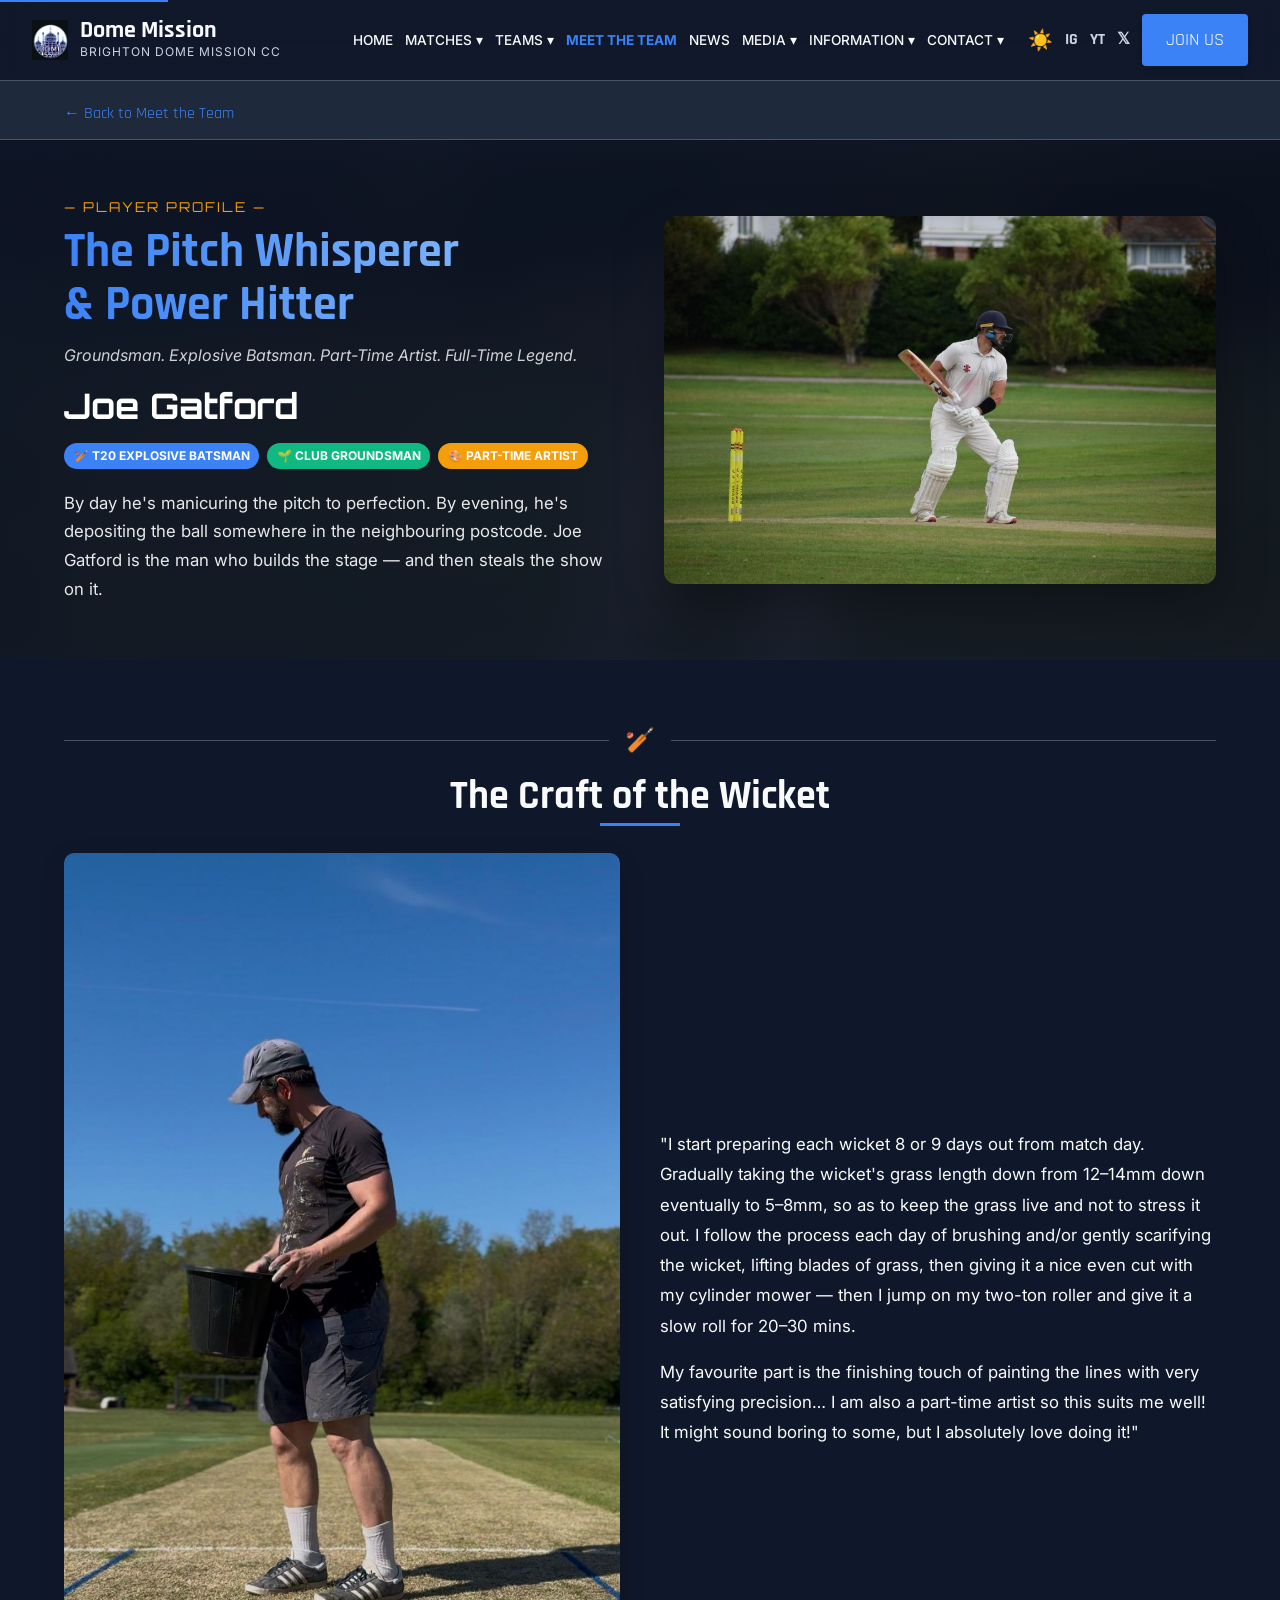
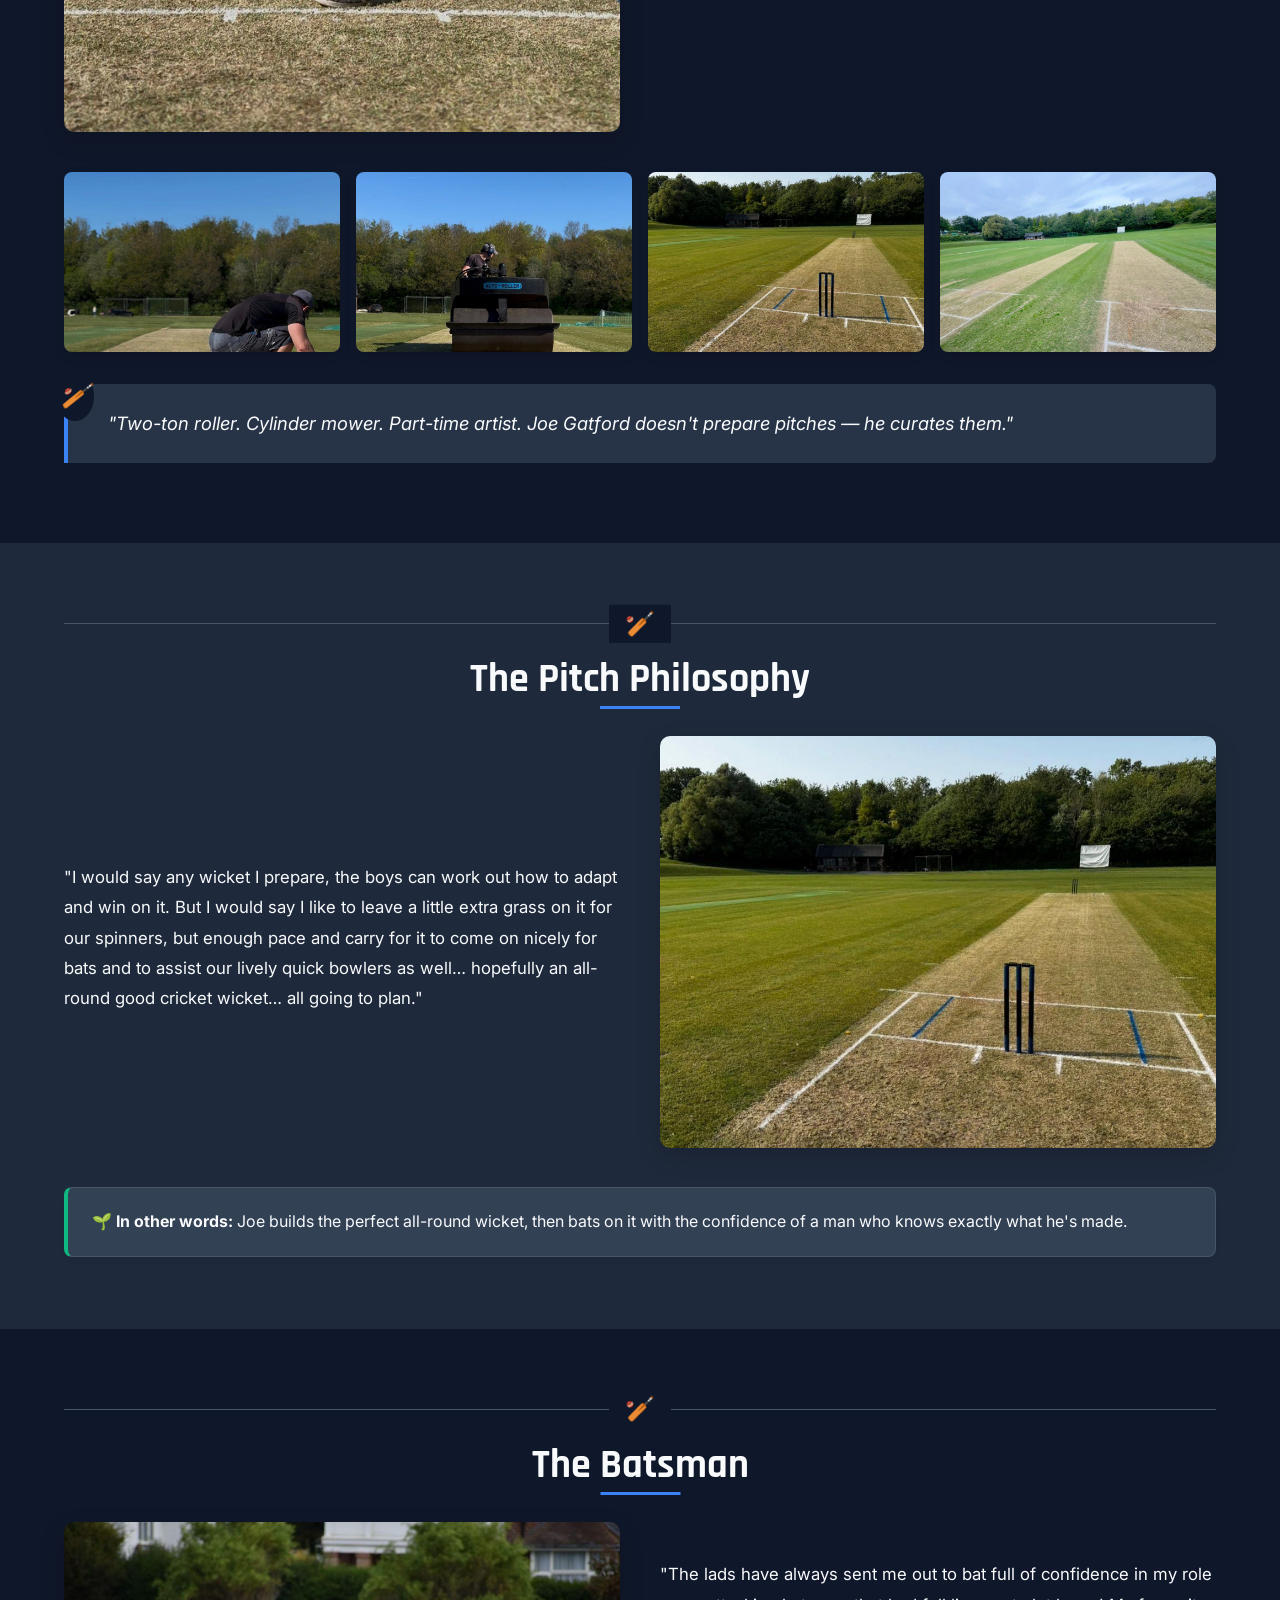
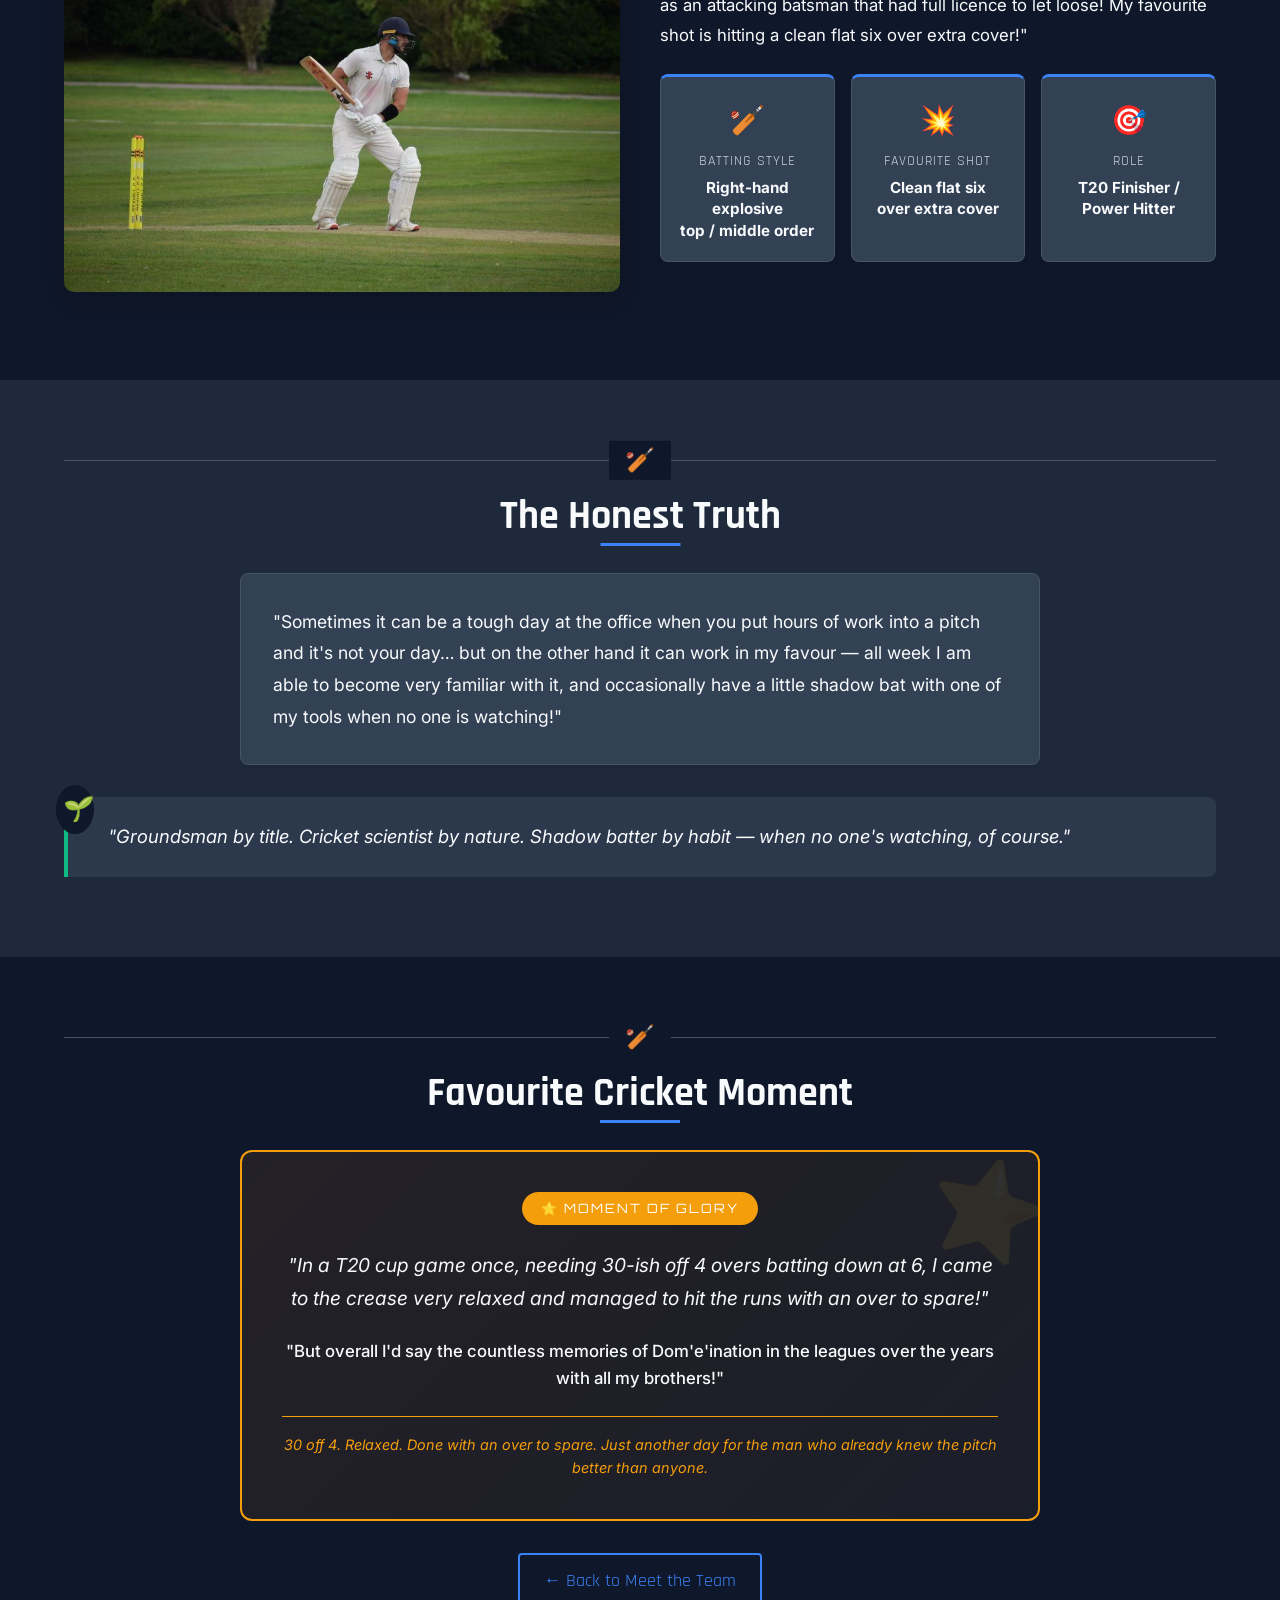
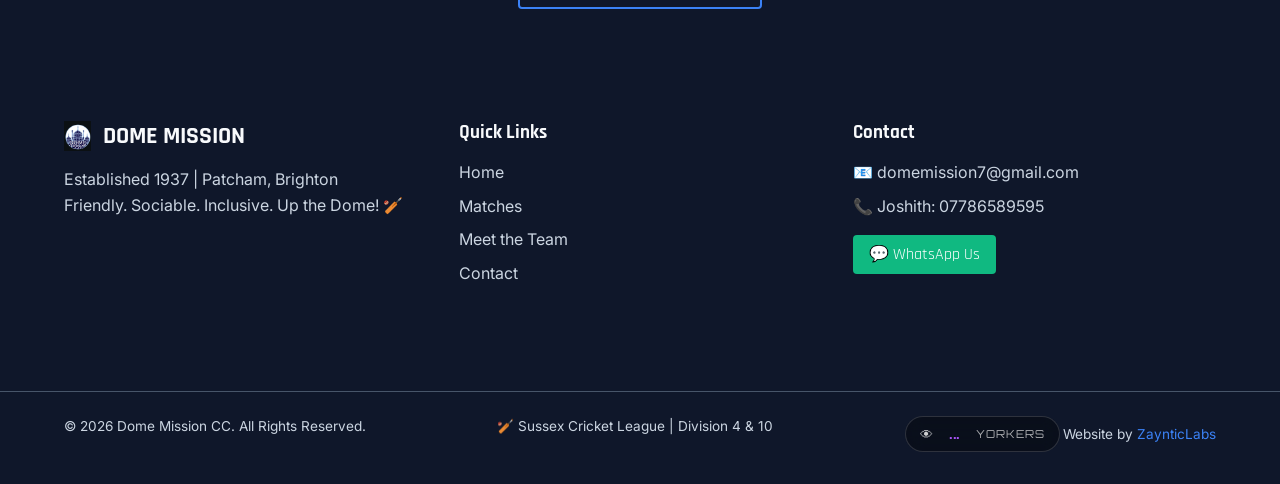
==== commit 1dc4744d: "fix: Correct image path case (squad → Squad) for GitHub Pages" ====
--- a/joe-gatford.html
+++ b/joe-gatford.html
@@ -15,7 +15,7 @@
     <link rel="canonical" href="https://www.brightondomemissioncc.co.uk/joe-gatford.html">
     <meta property="og:title" content="Joe Gatford | Brighton Dome Mission CC">
     <meta property="og:description" content="Groundsman by day. Explosive batsman by evening. Meet Joe Gatford.">
-    <meta property="og:image" content="https://www.brightondomemissioncc.co.uk/images/squad/Joe-batting.jpg">
+    <meta property="og:image" content="https://www.brightondomemissioncc.co.uk/images/Squad/Joe-batting.jpg">
     <link rel="icon" href="images/dome/dome-mission-logo.png">
     <link rel="preconnect" href="https://fonts.googleapis.com">
     <link rel="preconnect" href="https://fonts.gstatic.com" crossorigin>
@@ -132,7 +132,7 @@
 
         <!-- SECTION 1: HERO -->
         <section class="pp-hero">
-            <div class="pp-hero-bg" style="background-image:url('images/squad/Joe-batting.jpg')"></div>
+            <div class="pp-hero-bg" style="background-image:url('images/Squad/Joe-batting.jpg')"></div>
             <div class="pp-hero-gradient"></div>
             <div class="pp-hero-inner container">
                 <div class="pp-hero-text">
@@ -148,7 +148,7 @@
                     <p class="pp-hero-intro">By day he's manicuring the pitch to perfection. By evening, he's depositing the ball somewhere in the neighbouring postcode. Joe Gatford is the man who builds the stage — and then steals the show on it.</p>
                 </div>
                 <div class="pp-hero-image">
-                    <img src="images/squad/Joe-batting.jpg" alt="Joe Gatford batting for Dome Mission" loading="eager" class="pp-clickable" data-full="images/squad/Joe-batting.jpg">
+                    <img src="images/Squad/Joe-batting.jpg" alt="Joe Gatford batting for Dome Mission" loading="eager" class="pp-clickable" data-full="images/Squad/Joe-batting.jpg">
                 </div>
             </div>
         </section>
@@ -161,7 +161,7 @@
 
                 <div class="pp-row pp-row-img-left">
                     <div class="pp-row-img">
-                        <img src="images/squad/joe-ground1.jpg" alt="Joe Gatford preparing the cricket pitch" loading="lazy" class="pp-clickable" data-full="images/squad/joe-ground1.jpg">
+                        <img src="images/Squad/joe-ground1.jpg" alt="Joe Gatford preparing the cricket pitch" loading="lazy" class="pp-clickable" data-full="images/Squad/joe-ground1.jpg">
                     </div>
                     <div class="pp-row-text">
                         <p>"I start preparing each wicket 8 or 9 days out from match day. Gradually taking the wicket's grass length down from 12–14mm down eventually to 5–8mm, so as to keep the grass live and not to stress it out. I follow the process each day of brushing and/or gently scarifying the wicket, lifting blades of grass, then giving it a nice even cut with my cylinder mower — then I jump on my two-ton roller and give it a slow roll for 20–30 mins.</p>
@@ -171,10 +171,10 @@
 
                 <!-- Photo Strip -->
                 <div class="pp-photo-strip">
-                    <img src="images/squad/joe-ground2.jpg" alt="Joe Gatford groundsman work" loading="lazy" class="pp-clickable" data-full="images/squad/joe-ground2.jpg">
-                    <img src="images/squad/joe-ground3.jpg" alt="Dome Mission pitch preparation" loading="lazy" class="pp-clickable" data-full="images/squad/joe-ground3.jpg">
-                    <img src="images/squad/joe-pitch.jpg" alt="The finished pitch at Horsdean" loading="lazy" class="pp-clickable" data-full="images/squad/joe-pitch.jpg">
-                    <img src="images/squad/joe-pitch2.jpg" alt="Match-day pitch ready" loading="lazy" class="pp-clickable" data-full="images/squad/joe-pitch2.jpg">
+                    <img src="images/Squad/joe-ground2.jpg" alt="Joe Gatford groundsman work" loading="lazy" class="pp-clickable" data-full="images/Squad/joe-ground2.jpg">
+                    <img src="images/Squad/joe-ground3.jpg" alt="Dome Mission pitch preparation" loading="lazy" class="pp-clickable" data-full="images/Squad/joe-ground3.jpg">
+                    <img src="images/Squad/joe-pitch.jpg" alt="The finished pitch at Horsdean" loading="lazy" class="pp-clickable" data-full="images/Squad/joe-pitch.jpg">
+                    <img src="images/Squad/joe-pitch2.jpg" alt="Match-day pitch ready" loading="lazy" class="pp-clickable" data-full="images/Squad/joe-pitch2.jpg">
                 </div>
 
                 <!-- Pull Quote -->
@@ -196,7 +196,7 @@
                         <p>"I would say any wicket I prepare, the boys can work out how to adapt and win on it. But I would say I like to leave a little extra grass on it for our spinners, but enough pace and carry for it to come on nicely for bats and to assist our lively quick bowlers as well… hopefully an all-round good cricket wicket… all going to plan."</p>
                     </div>
                     <div class="pp-row-img">
-                        <img src="images/squad/joe-pitch.jpg" alt="Finished Dome Mission pitch" loading="lazy" class="pp-clickable" data-full="images/squad/joe-pitch.jpg">
+                        <img src="images/Squad/joe-pitch.jpg" alt="Finished Dome Mission pitch" loading="lazy" class="pp-clickable" data-full="images/Squad/joe-pitch.jpg">
                     </div>
                 </div>
 
@@ -214,7 +214,7 @@
 
                 <div class="pp-row pp-row-img-left">
                     <div class="pp-row-img">
-                        <img src="images/squad/Joe-batting.jpg" alt="Joe Gatford batting action shot" loading="lazy" class="pp-clickable" data-full="images/squad/Joe-batting.jpg">
+                        <img src="images/Squad/Joe-batting.jpg" alt="Joe Gatford batting action shot" loading="lazy" class="pp-clickable" data-full="images/Squad/Joe-batting.jpg">
                     </div>
                     <div class="pp-row-text">
                         <p>"The lads have always sent me out to bat full of confidence in my role as an attacking batsman that had full licence to let loose! My favourite shot is hitting a clean flat six over extra cover!"</p>
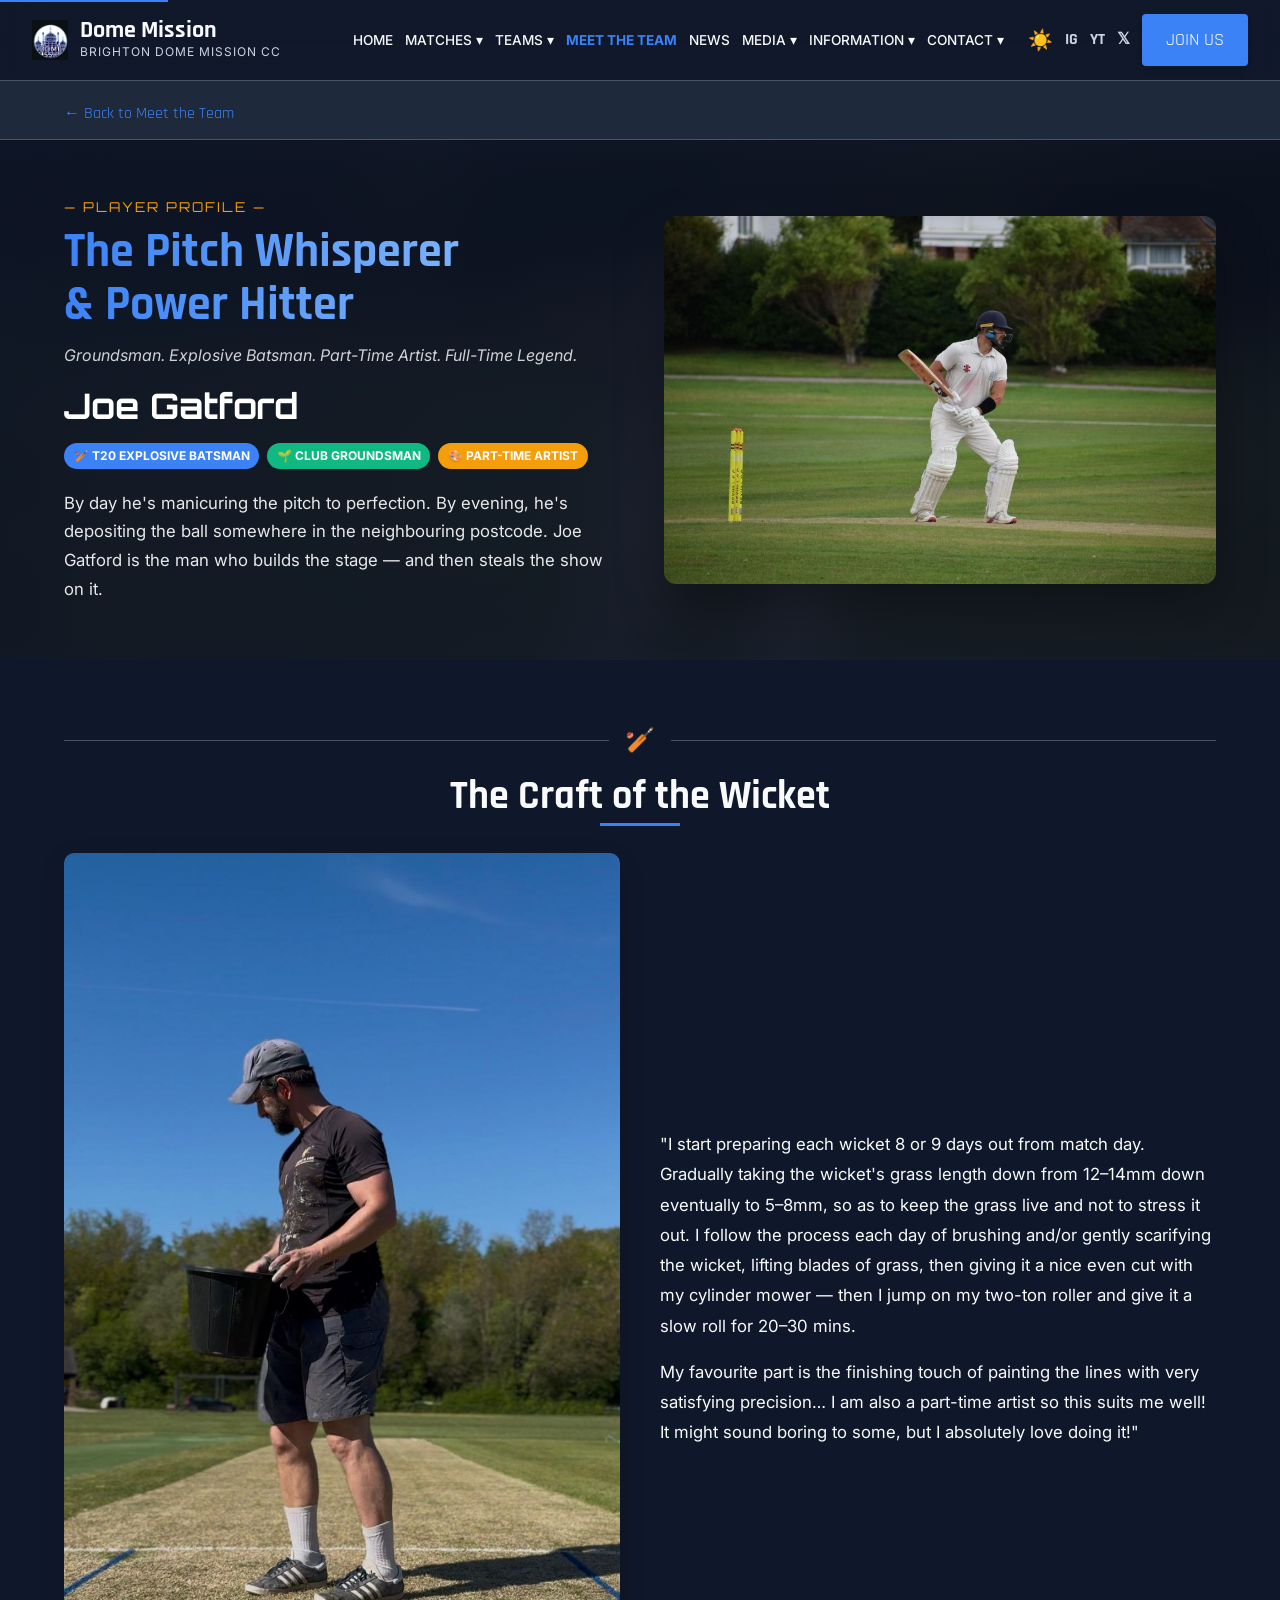
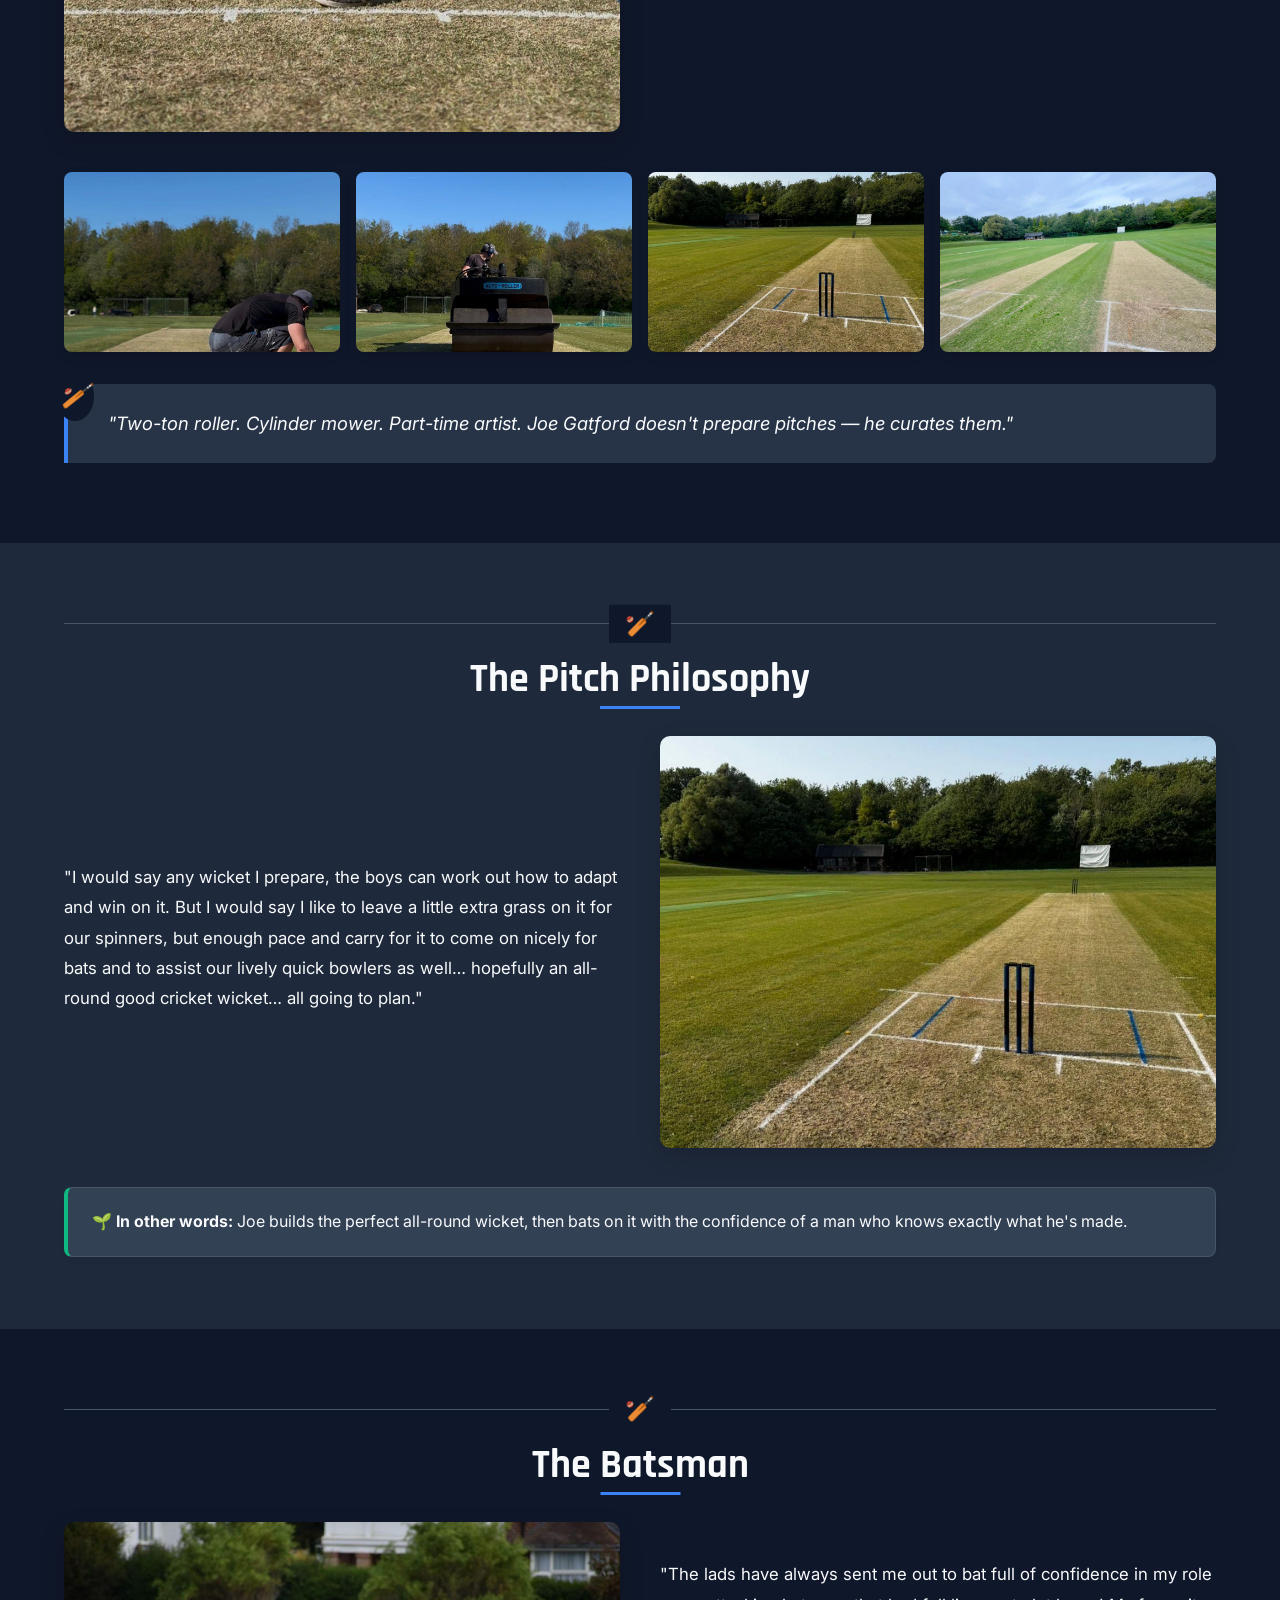
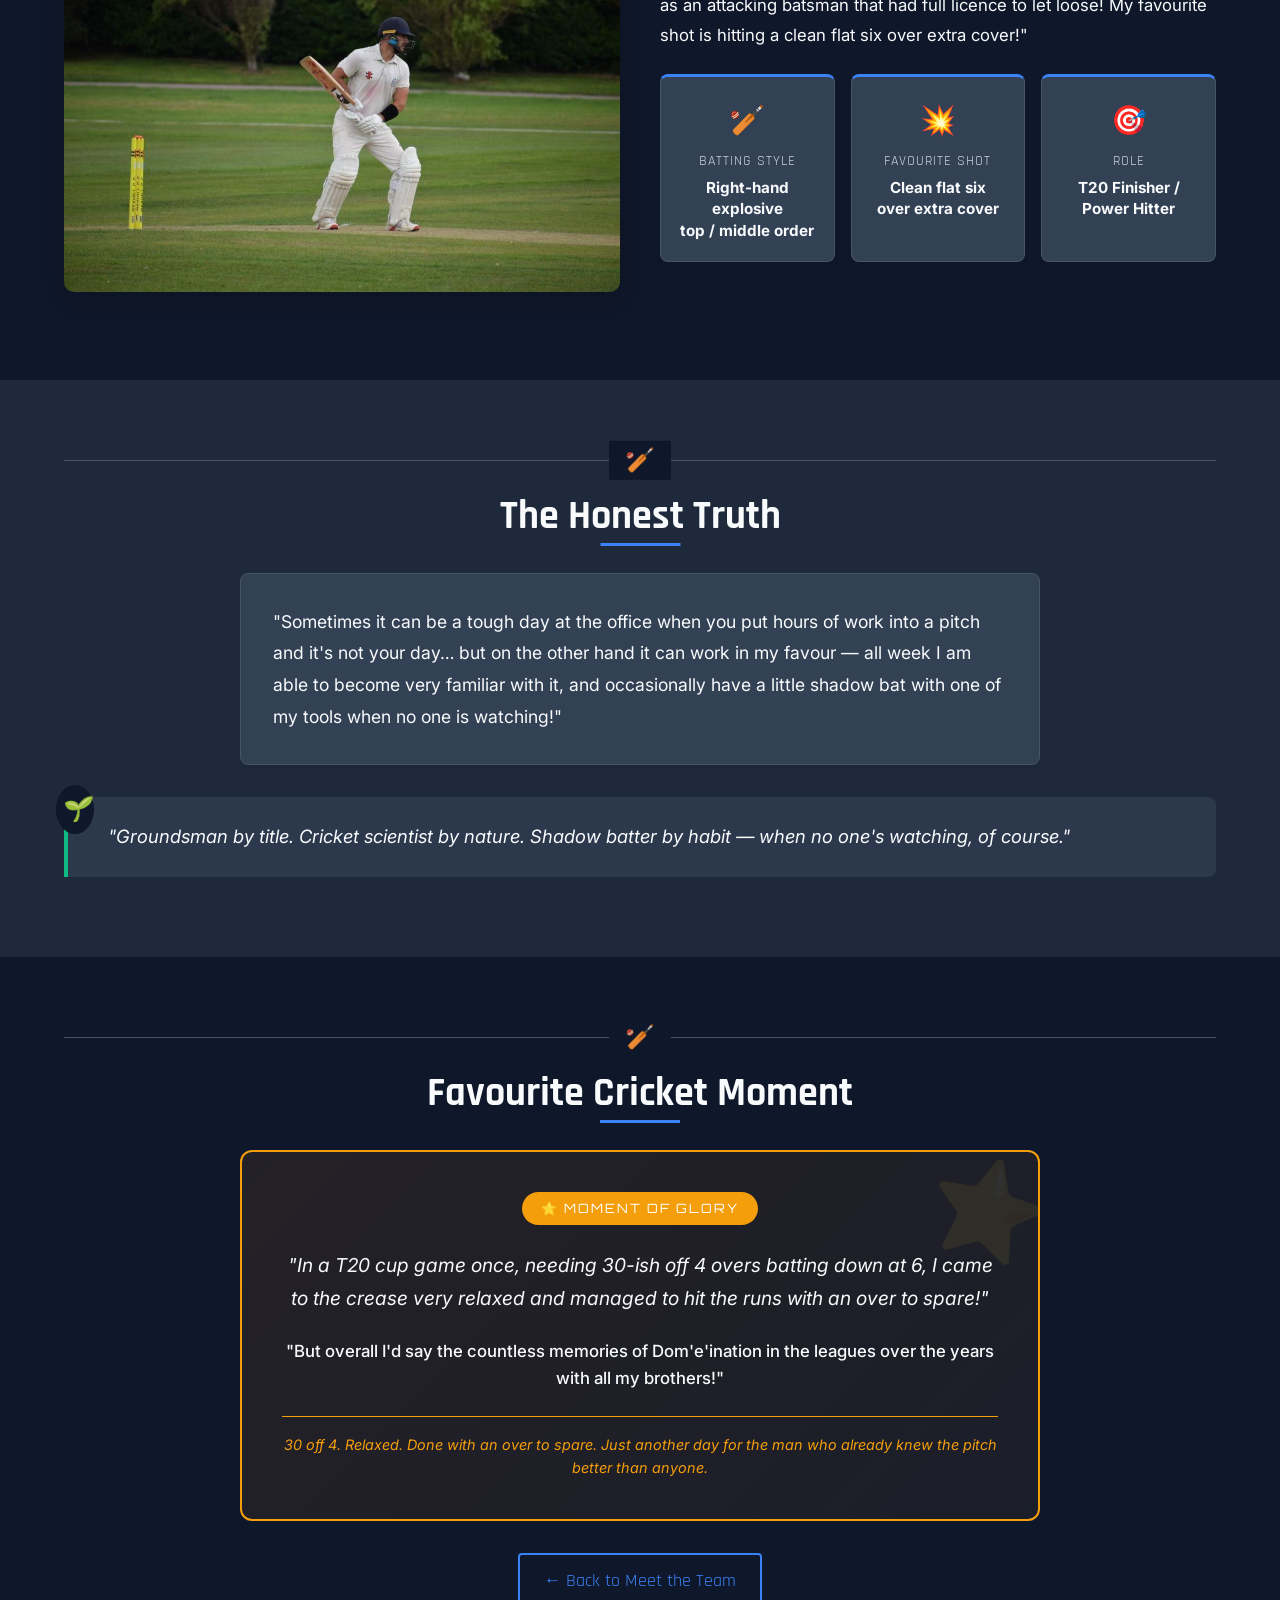
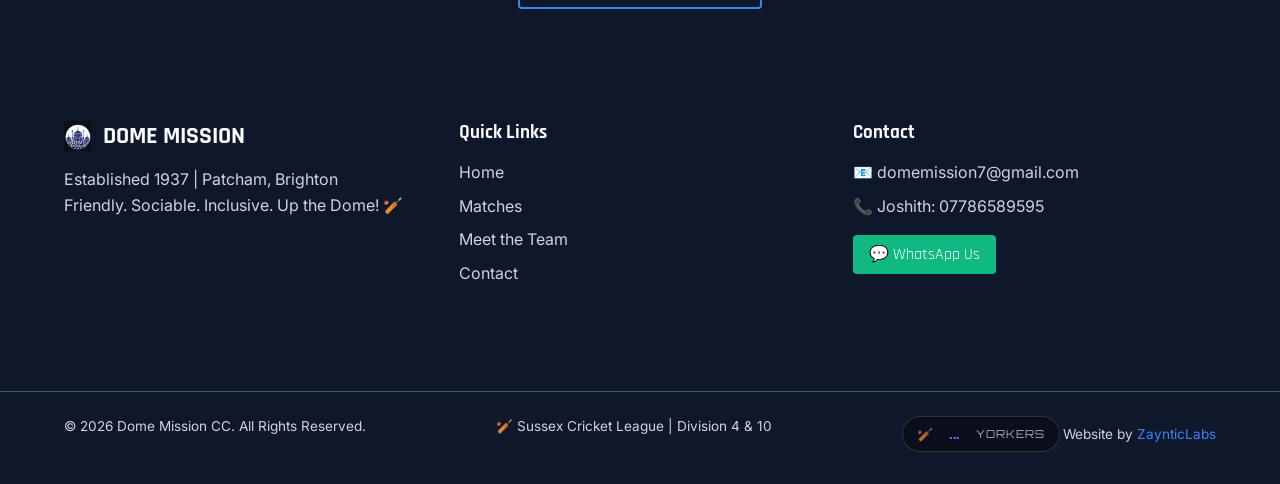
==== commit e9901c2d: "updated icon" ====
--- a/joe-gatford.html
+++ b/joe-gatford.html
@@ -1,5 +1,6 @@
 <!DOCTYPE html>
 <html lang="en" data-theme="dark">
+
 <head>
     <script async src="https://www.googletagmanager.com/gtag/js?id=G-JPY1JQEVN5"></script>
     <script>
@@ -11,7 +12,8 @@
     <meta charset="UTF-8">
     <meta name="viewport" content="width=device-width, initial-scale=1.0">
     <title>Joe Gatford — The Pitch Whisperer | Brighton Dome Mission CC</title>
-    <meta name="description" content="Joe Gatford — Groundsman, explosive T20 batsman, and part-time artist at Brighton Dome Mission CC. Read his full player profile.">
+    <meta name="description"
+        content="Joe Gatford — Groundsman, explosive T20 batsman, and part-time artist at Brighton Dome Mission CC. Read his full player profile.">
     <link rel="canonical" href="https://www.brightondomemissioncc.co.uk/joe-gatford.html">
     <meta property="og:title" content="Joe Gatford | Brighton Dome Mission CC">
     <meta property="og:description" content="Groundsman by day. Explosive batsman by evening. Meet Joe Gatford.">
@@ -19,19 +21,22 @@
     <link rel="icon" href="images/dome/dome-mission-logo.png">
     <link rel="preconnect" href="https://fonts.googleapis.com">
     <link rel="preconnect" href="https://fonts.gstatic.com" crossorigin>
-    <link href="https://fonts.googleapis.com/css2?family=Inter:wght@400;500&family=Orbitron:wght@700&family=Rajdhani:wght@700&display=swap" rel="stylesheet">
+    <link
+        href="https://fonts.googleapis.com/css2?family=Inter:wght@400;500&family=Orbitron:wght@700&family=Rajdhani:wght@700&display=swap"
+        rel="stylesheet">
     <link rel="stylesheet" href="style.css">
     <script type="module">
         import { initializeApp } from "https://www.gstatic.com/firebasejs/12.12.1/firebase-app.js";
         import { getDatabase, ref, runTransaction, onValue } from "https://www.gstatic.com/firebasejs/12.12.1/firebase-database.js";
-        const firebaseConfig = { apiKey:"AIzaSyBJ3BSPUwxjuSCNxSVM4yyxH1Zn7YNqY2w", authDomain:"zayntic-visitor-counter.firebaseapp.com", databaseURL:"https://zayntic-visitor-counter-default-rtdb.europe-west1.firebasedatabase.app", projectId:"zayntic-visitor-counter", storageBucket:"zayntic-visitor-counter.firebasestorage.app", messagingSenderId:"842390090860", appId:"1:842390090860:web:b4fb880dffa85cfeecd449", measurementId:"G-TYTXGB0X5D" };
+        const firebaseConfig = { apiKey: "AIzaSyBJ3BSPUwxjuSCNxSVM4yyxH1Zn7YNqY2w", authDomain: "zayntic-visitor-counter.firebaseapp.com", databaseURL: "https://zayntic-visitor-counter-default-rtdb.europe-west1.firebasedatabase.app", projectId: "zayntic-visitor-counter", storageBucket: "zayntic-visitor-counter.firebasestorage.app", messagingSenderId: "842390090860", appId: "1:842390090860:web:b4fb880dffa85cfeecd449", measurementId: "G-TYTXGB0X5D" };
         const app = initializeApp(firebaseConfig);
         const db = getDatabase(app);
         const counterRef = ref(db, 'visitors/bdm-cc');
-        if (!sessionStorage.getItem('visited_bdm-cc')) { sessionStorage.setItem('visited_bdm-cc','true'); runTransaction(counterRef, c=>(c||0)+1); }
-        onValue(counterRef, s => { const c=s.val()||0; const el=document.getElementById('visitor-count-number'); if(el){const f=parseInt(el.textContent)||0;const st=performance.now();(function step(n){const p=Math.min((n-st)/1500,1);el.textContent=Math.floor(f+(c-f)*(1-Math.pow(1-p,3))).toLocaleString();if(p<1)requestAnimationFrame(step)})(st)} });
+        if (!sessionStorage.getItem('visited_bdm-cc')) { sessionStorage.setItem('visited_bdm-cc', 'true'); runTransaction(counterRef, c => (c || 0) + 1); }
+        onValue(counterRef, s => { const c = s.val() || 0; const el = document.getElementById('visitor-count-number'); if (el) { const f = parseInt(el.textContent) || 0; const st = performance.now(); (function step(n) { const p = Math.min((n - st) / 1500, 1); el.textContent = Math.floor(f + (c - f) * (1 - Math.pow(1 - p, 3))).toLocaleString(); if (p < 1) requestAnimationFrame(step) })(st) } });
     </script>
 </head>
+
 <body>
     <a href="#main-content" class="skip-link">Skip to main content</a>
 
@@ -90,8 +95,10 @@
                     <button id="theme-toggle" aria-label="Toggle dark/light mode" class="icon-btn">
                         <span class="moon-icon">🌙</span><span class="sun-icon">☀️</span>
                     </button>
-                    <a href="https://www.instagram.com/domemission/" target="_blank" class="social-icon" aria-label="Instagram">IG</a>
-                    <a href="https://www.youtube.com/channel/UC5LYfdQygbb3zKz_Ei4gT7A" target="_blank" class="social-icon" aria-label="YouTube">YT</a>
+                    <a href="https://www.instagram.com/domemission/" target="_blank" class="social-icon"
+                        aria-label="Instagram">IG</a>
+                    <a href="https://www.youtube.com/channel/UC5LYfdQygbb3zKz_Ei4gT7A" target="_blank"
+                        class="social-icon" aria-label="YouTube">YT</a>
                     <a href="https://x.com/DomeMission" target="_blank" class="social-icon" aria-label="X">𝕏</a>
                     <a href="index.html#contact" class="btn btn-primary btn-join">JOIN US</a>
                 </div>
@@ -103,7 +110,8 @@
     <!-- Mobile Menu -->
     <div class="mobile-menu">
         <div class="mobile-menu-inner">
-            <div class="mobile-top"><button id="mobile-theme-toggle" aria-label="Toggle theme" class="icon-btn"><span class="moon-icon">🌙</span><span class="sun-icon">☀️</span></button></div>
+            <div class="mobile-top"><button id="mobile-theme-toggle" aria-label="Toggle theme" class="icon-btn"><span
+                        class="moon-icon">🌙</span><span class="sun-icon">☀️</span></button></div>
             <ul class="mobile-links">
                 <li><a href="index.html">HOME</a></li>
                 <li><a href="index.html#matches">MATCHES</a></li>
@@ -115,7 +123,8 @@
             </ul>
             <div class="mobile-socials">
                 <a href="https://www.instagram.com/domemission/" target="_blank" class="social-icon">IG</a>
-                <a href="https://www.youtube.com/channel/UC5LYfdQygbb3zKz_Ei4gT7A" target="_blank" class="social-icon">YT</a>
+                <a href="https://www.youtube.com/channel/UC5LYfdQygbb3zKz_Ei4gT7A" target="_blank"
+                    class="social-icon">YT</a>
                 <a href="https://x.com/DomeMission" target="_blank" class="social-icon">𝕏</a>
             </div>
         </div>
@@ -145,10 +154,13 @@
                         <span class="badge badge-green">🌱 Club Groundsman</span>
                         <span class="badge badge-gold">🎨 Part-Time Artist</span>
                     </div>
-                    <p class="pp-hero-intro">By day he's manicuring the pitch to perfection. By evening, he's depositing the ball somewhere in the neighbouring postcode. Joe Gatford is the man who builds the stage — and then steals the show on it.</p>
+                    <p class="pp-hero-intro">By day he's manicuring the pitch to perfection. By evening, he's depositing
+                        the ball somewhere in the neighbouring postcode. Joe Gatford is the man who builds the stage —
+                        and then steals the show on it.</p>
                 </div>
                 <div class="pp-hero-image">
-                    <img src="images/Squad/Joe-batting.jpg" alt="Joe Gatford batting for Dome Mission" loading="eager" class="pp-clickable" data-full="images/Squad/Joe-batting.jpg">
+                    <img src="images/Squad/Joe-batting.jpg" alt="Joe Gatford batting for Dome Mission" loading="eager"
+                        class="pp-clickable" data-full="images/Squad/Joe-batting.jpg">
                 </div>
             </div>
         </section>
@@ -161,26 +173,39 @@
 
                 <div class="pp-row pp-row-img-left">
                     <div class="pp-row-img">
-                        <img src="images/Squad/joe-ground1.jpg" alt="Joe Gatford preparing the cricket pitch" loading="lazy" class="pp-clickable" data-full="images/Squad/joe-ground1.jpg">
+                        <img src="images/Squad/joe-ground1.jpg" alt="Joe Gatford preparing the cricket pitch"
+                            loading="lazy" class="pp-clickable" data-full="images/Squad/joe-ground1.jpg">
                     </div>
                     <div class="pp-row-text">
-                        <p>"I start preparing each wicket 8 or 9 days out from match day. Gradually taking the wicket's grass length down from 12–14mm down eventually to 5–8mm, so as to keep the grass live and not to stress it out. I follow the process each day of brushing and/or gently scarifying the wicket, lifting blades of grass, then giving it a nice even cut with my cylinder mower — then I jump on my two-ton roller and give it a slow roll for 20–30 mins.</p>
-                        <p>My favourite part is the finishing touch of painting the lines with very satisfying precision… I am also a part-time artist so this suits me well! It might sound boring to some, but I absolutely love doing it!"</p>
+                        <p>"I start preparing each wicket 8 or 9 days out from match day. Gradually taking the wicket's
+                            grass length down from 12–14mm down eventually to 5–8mm, so as to keep the grass live and
+                            not to stress it out. I follow the process each day of brushing and/or gently scarifying the
+                            wicket, lifting blades of grass, then giving it a nice even cut with my cylinder mower —
+                            then I jump on my two-ton roller and give it a slow roll for 20–30 mins.</p>
+                        <p>My favourite part is the finishing touch of painting the lines with very satisfying
+                            precision… I am also a part-time artist so this suits me well! It might sound boring to
+                            some, but I absolutely love doing it!"</p>
                     </div>
                 </div>
 
                 <!-- Photo Strip -->
                 <div class="pp-photo-strip">
-                    <img src="images/Squad/joe-ground2.jpg" alt="Joe Gatford groundsman work" loading="lazy" class="pp-clickable" data-full="images/Squad/joe-ground2.jpg">
-                    <img src="images/Squad/joe-ground3.jpg" alt="Dome Mission pitch preparation" loading="lazy" class="pp-clickable" data-full="images/Squad/joe-ground3.jpg">
-                    <img src="images/Squad/joe-pitch.jpg" alt="The finished pitch at Horsdean" loading="lazy" class="pp-clickable" data-full="images/Squad/joe-pitch.jpg">
-                    <img src="images/Squad/joe-pitch2.jpg" alt="Match-day pitch ready" loading="lazy" class="pp-clickable" data-full="images/Squad/joe-pitch2.jpg">
+                    <img src="images/Squad/joe-ground2.jpg" alt="Joe Gatford groundsman work" loading="lazy"
+                        class="pp-clickable" data-full="images/Squad/joe-ground2.jpg">
+                    <img src="images/Squad/joe-ground3.jpg" alt="Dome Mission pitch preparation" loading="lazy"
+                        class="pp-clickable" data-full="images/Squad/joe-ground3.jpg">
+                    <img src="images/Squad/joe-pitch.jpg" alt="The finished pitch at Horsdean" loading="lazy"
+                        class="pp-clickable" data-full="images/Squad/joe-pitch.jpg">
+                    <img src="images/Squad/joe-pitch2.jpg" alt="Match-day pitch ready" loading="lazy"
+                        class="pp-clickable" data-full="images/Squad/joe-pitch2.jpg">
                 </div>
 
                 <!-- Pull Quote -->
                 <blockquote class="pp-pullquote">
                     <span class="pp-pullquote-icon">🏏</span>
-                    <p>"Two-ton roller. Cylinder mower. Part-time artist. Joe Gatford doesn't prepare pitches — he <em>curates</em> them."</p>
+                    <p>"Two-ton roller. Cylinder mower. Part-time artist. Joe Gatford doesn't prepare pitches — he
+                        <em>curates</em> them."
+                    </p>
                 </blockquote>
             </div>
         </section>
@@ -193,15 +218,20 @@
 
                 <div class="pp-row pp-row-img-right">
                     <div class="pp-row-text">
-                        <p>"I would say any wicket I prepare, the boys can work out how to adapt and win on it. But I would say I like to leave a little extra grass on it for our spinners, but enough pace and carry for it to come on nicely for bats and to assist our lively quick bowlers as well… hopefully an all-round good cricket wicket… all going to plan."</p>
+                        <p>"I would say any wicket I prepare, the boys can work out how to adapt and win on it. But I
+                            would say I like to leave a little extra grass on it for our spinners, but enough pace and
+                            carry for it to come on nicely for bats and to assist our lively quick bowlers as well…
+                            hopefully an all-round good cricket wicket… all going to plan."</p>
                     </div>
                     <div class="pp-row-img">
-                        <img src="images/Squad/joe-pitch.jpg" alt="Finished Dome Mission pitch" loading="lazy" class="pp-clickable" data-full="images/Squad/joe-pitch.jpg">
+                        <img src="images/Squad/joe-pitch.jpg" alt="Finished Dome Mission pitch" loading="lazy"
+                            class="pp-clickable" data-full="images/Squad/joe-pitch.jpg">
                     </div>
                 </div>
 
                 <div class="pp-callout glass-card">
-                    <p>🌱 <strong>In other words:</strong> Joe builds the perfect all-round wicket, then bats on it with the confidence of a man who knows exactly what he's made.</p>
+                    <p>🌱 <strong>In other words:</strong> Joe builds the perfect all-round wicket, then bats on it with
+                        the confidence of a man who knows exactly what he's made.</p>
                 </div>
             </div>
         </section>
@@ -214,10 +244,13 @@
 
                 <div class="pp-row pp-row-img-left">
                     <div class="pp-row-img">
-                        <img src="images/Squad/Joe-batting.jpg" alt="Joe Gatford batting action shot" loading="lazy" class="pp-clickable" data-full="images/Squad/Joe-batting.jpg">
+                        <img src="images/Squad/Joe-batting.jpg" alt="Joe Gatford batting action shot" loading="lazy"
+                            class="pp-clickable" data-full="images/Squad/Joe-batting.jpg">
                     </div>
                     <div class="pp-row-text">
-                        <p>"The lads have always sent me out to bat full of confidence in my role as an attacking batsman that had full licence to let loose! My favourite shot is hitting a clean flat six over extra cover!"</p>
+                        <p>"The lads have always sent me out to bat full of confidence in my role as an attacking
+                            batsman that had full licence to let loose! My favourite shot is hitting a clean flat six
+                            over extra cover!"</p>
 
                         <div class="pp-stats-grid">
                             <div class="pp-stat-card glass-card">
@@ -248,12 +281,16 @@
                 <h2 class="section-title text-center">The Honest Truth</h2>
 
                 <div class="pp-text-block glass-card">
-                    <p>"Sometimes it can be a tough day at the office when you put hours of work into a pitch and it's not your day… but on the other hand it can work in my favour — all week I am able to become very familiar with it, and occasionally have a little shadow bat with one of my tools when no one is watching!"</p>
+                    <p>"Sometimes it can be a tough day at the office when you put hours of work into a pitch and it's
+                        not your day… but on the other hand it can work in my favour — all week I am able to become very
+                        familiar with it, and occasionally have a little shadow bat with one of my tools when no one is
+                        watching!"</p>
                 </div>
 
                 <blockquote class="pp-pullquote pp-pullquote-green">
                     <span class="pp-pullquote-icon">🌱</span>
-                    <p>"Groundsman by title. Cricket scientist by nature. Shadow batter by habit — when no one's watching, of course."</p>
+                    <p>"Groundsman by title. Cricket scientist by nature. Shadow batter by habit — when no one's
+                        watching, of course."</p>
                 </blockquote>
             </div>
         </section>
@@ -267,10 +304,13 @@
                 <div class="pp-glory-card">
                     <div class="pp-glory-badge">⭐ MOMENT OF GLORY</div>
                     <blockquote class="pp-glory-quote">
-                        <p>"In a T20 cup game once, needing 30-ish off 4 overs batting down at 6, I came to the crease very relaxed and managed to hit the runs with an over to spare!"</p>
+                        <p>"In a T20 cup game once, needing 30-ish off 4 overs batting down at 6, I came to the crease
+                            very relaxed and managed to hit the runs with an over to spare!"</p>
                     </blockquote>
-                    <p class="pp-glory-tribute">"But overall I'd say the countless memories of Dom'e'ination in the leagues over the years with all my brothers!"</p>
-                    <p class="pp-glory-caption">30 off 4. Relaxed. Done with an over to spare. Just another day for the man who already knew the pitch better than anyone.</p>
+                    <p class="pp-glory-tribute">"But overall I'd say the countless memories of Dom'e'ination in the
+                        leagues over the years with all my brothers!"</p>
+                    <p class="pp-glory-caption">30 off 4. Relaxed. Done with an over to spare. Just another day for the
+                        man who already knew the pitch better than anyone.</p>
                 </div>
 
                 <div class="pp-back-link text-center mt-2">
@@ -294,7 +334,8 @@
             <div class="footer-grid">
                 <div class="footer-col">
                     <div class="brand mb-1">
-                        <img src="images/dome/dome-mission-logo.png" class="brand-logo sm" alt="Brighton Dome Mission CC logo">
+                        <img src="images/dome/dome-mission-logo.png" class="brand-logo sm"
+                            alt="Brighton Dome Mission CC logo">
                         <div class="brand-text"><span class="brand-title">DOME MISSION</span></div>
                     </div>
                     <p class="mt-1">Established 1937 | Patcham, Brighton</p>
@@ -315,7 +356,8 @@
                         <li>📧 <a href="mailto:domemission7@gmail.com">domemission7@gmail.com</a></li>
                         <li>📞 Joshith: <a href="tel:07786589595">07786589595</a></li>
                     </ul>
-                    <a href="https://wa.me/447786589595" target="_blank" class="btn btn-green btn-sm inline-block">💬 WhatsApp Us</a>
+                    <a href="https://wa.me/447786589595" target="_blank" class="btn btn-green btn-sm inline-block">💬
+                        WhatsApp Us</a>
                 </div>
             </div>
         </div>
@@ -326,7 +368,7 @@
             <div class="text-right">
                 <div id="visitor-counter-widget" class="mb-sm" aria-label="Visitor counter">
                     <div id="visitor-counter-inner">
-                        <span id="visitor-counter-icon">👁</span>
+                        <span id="visitor-counter-icon">🏏</span>
                         <span id="visitor-count-number">...</span>
                         <span id="visitor-counter-label">yorkers</span>
                     </div>
@@ -340,7 +382,7 @@
         const themeToggle = document.getElementById('theme-toggle');
         const mobileThemeToggle = document.getElementById('mobile-theme-toggle');
         const html = document.documentElement;
-        function toggleTheme() { const n = html.getAttribute('data-theme')==='dark'?'light':'dark'; html.setAttribute('data-theme',n); localStorage.setItem('dome-theme',n); }
+        function toggleTheme() { const n = html.getAttribute('data-theme') === 'dark' ? 'light' : 'dark'; html.setAttribute('data-theme', n); localStorage.setItem('dome-theme', n); }
         themeToggle?.addEventListener('click', toggleTheme);
         mobileThemeToggle?.addEventListener('click', toggleTheme);
         const saved = localStorage.getItem('dome-theme');
@@ -375,4 +417,5 @@
         }
     </script>
 </body>
-</html>
+
+</html>
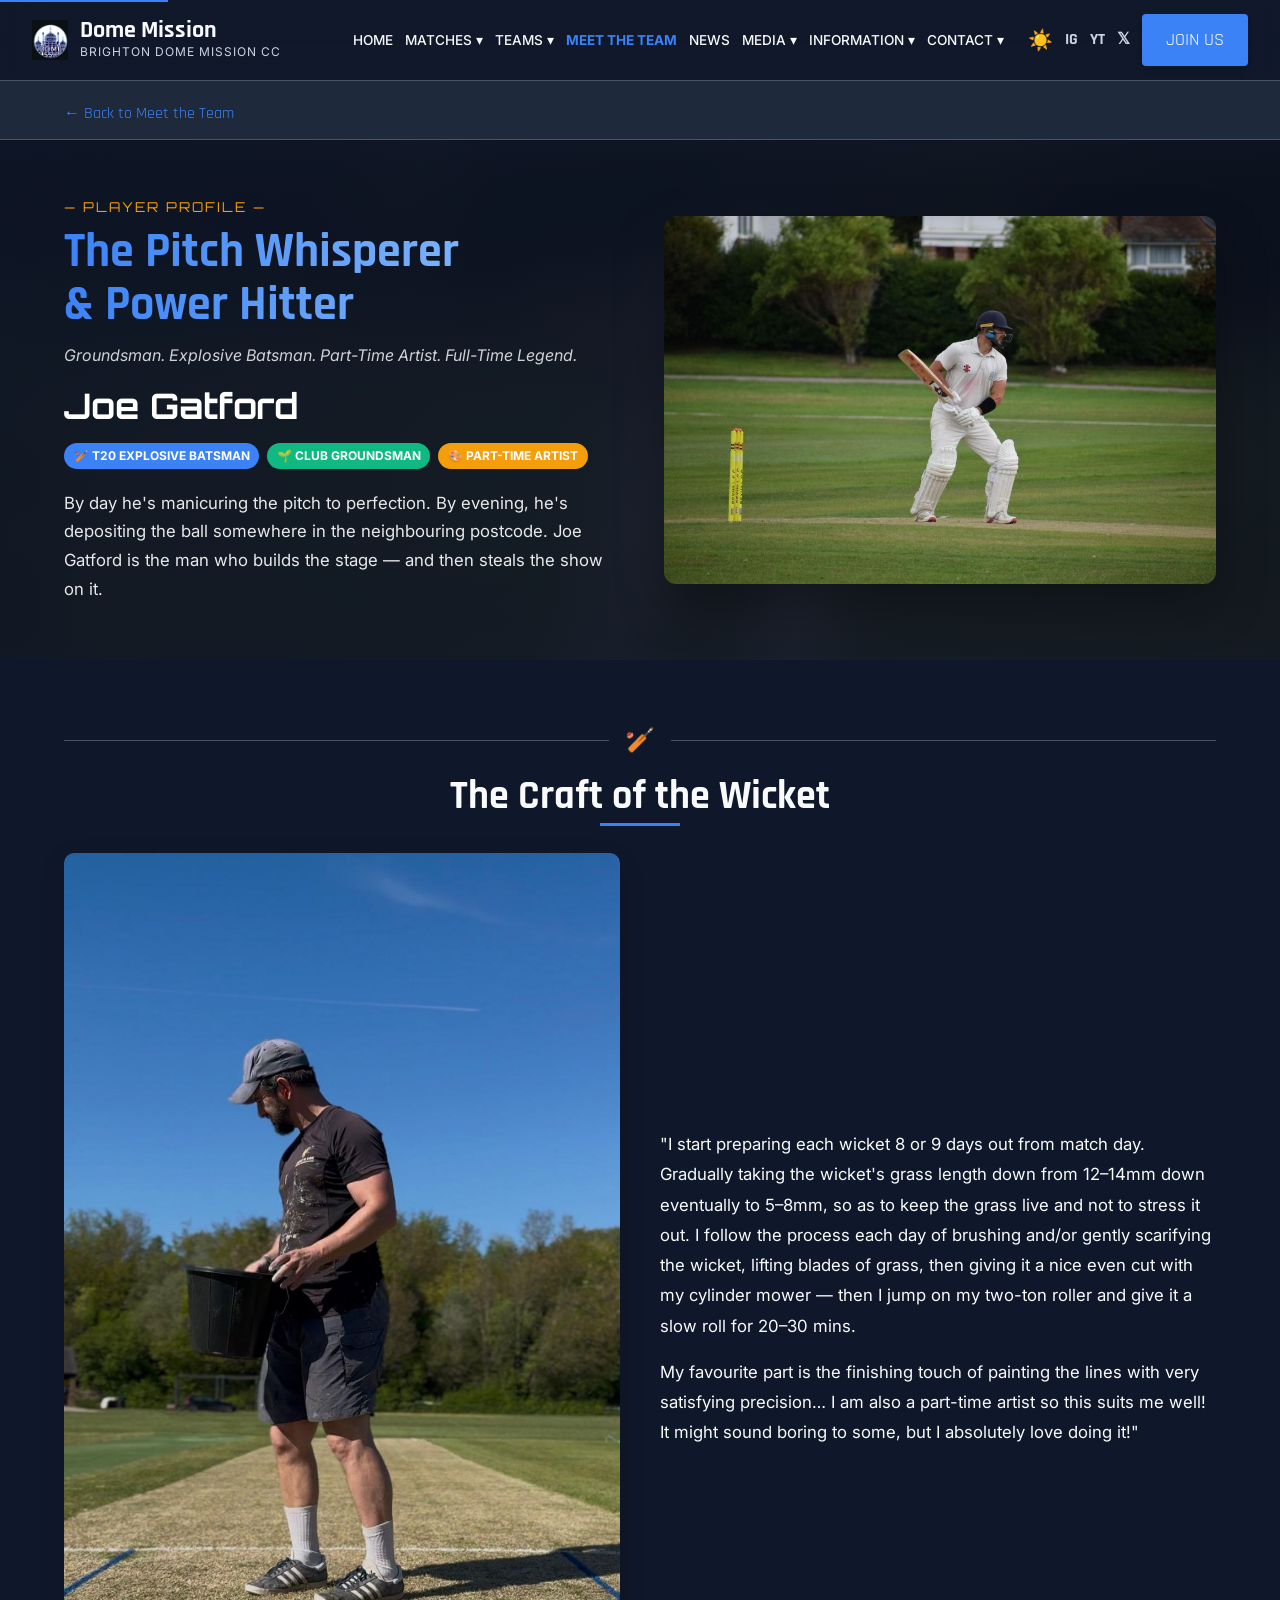
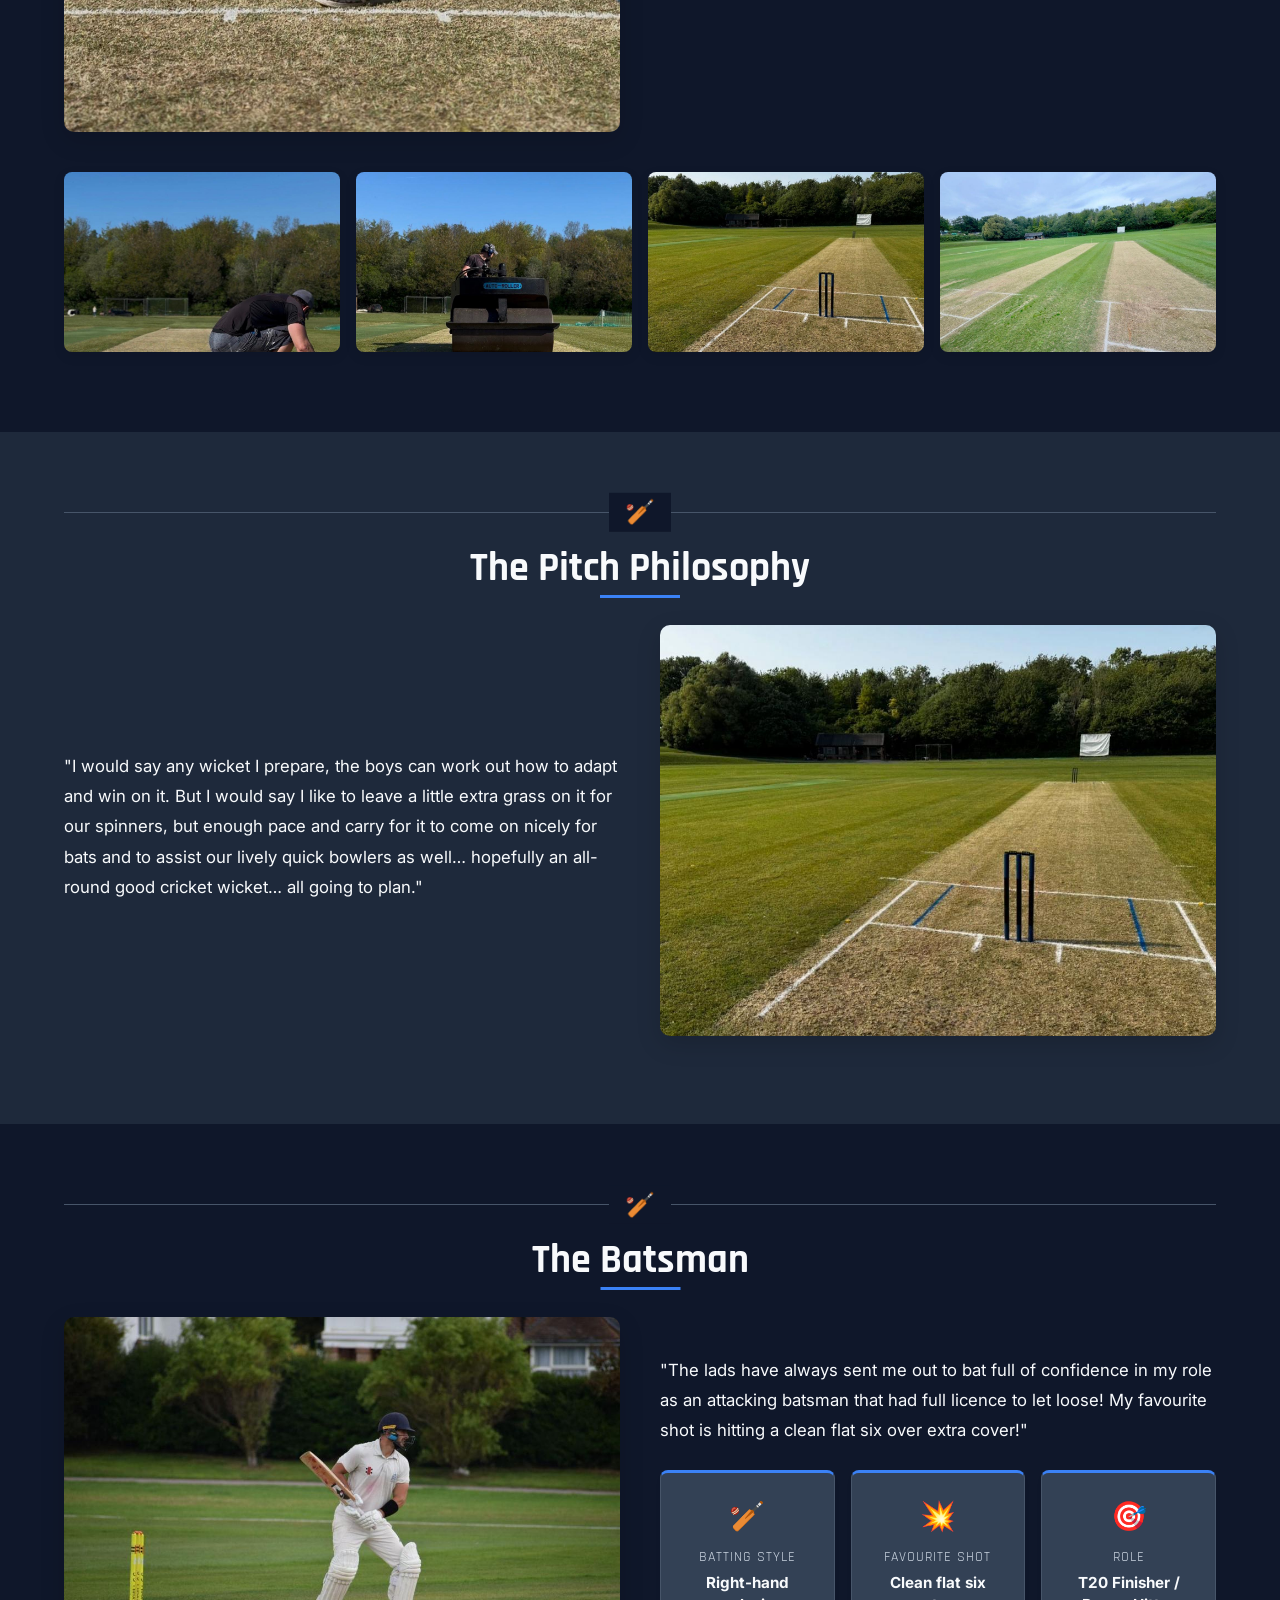
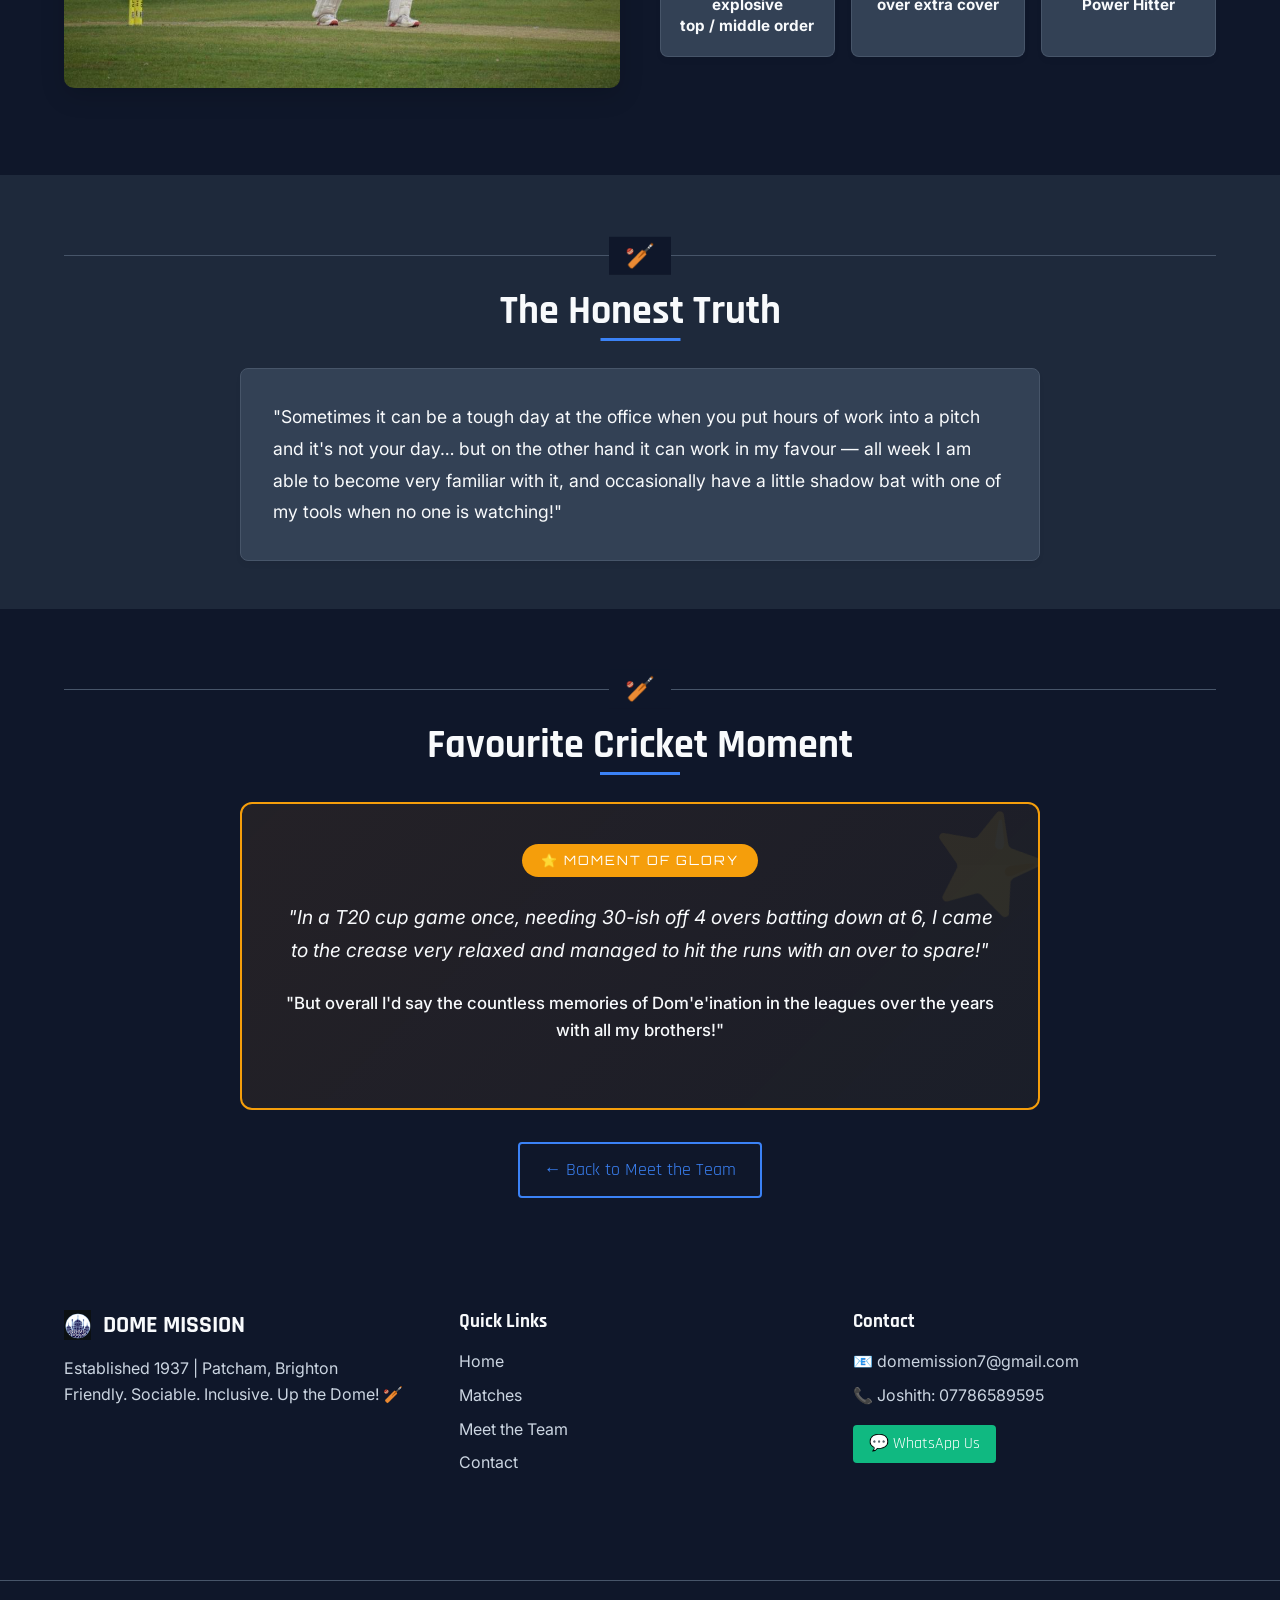
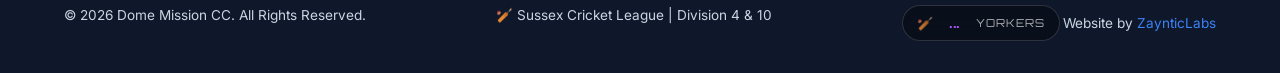
==== commit 889ba1dd: "updated page" ====
--- a/joe-gatford.html
+++ b/joe-gatford.html
@@ -200,13 +200,7 @@
                         class="pp-clickable" data-full="images/Squad/joe-pitch2.jpg">
                 </div>
 
-                <!-- Pull Quote -->
-                <blockquote class="pp-pullquote">
-                    <span class="pp-pullquote-icon">🏏</span>
-                    <p>"Two-ton roller. Cylinder mower. Part-time artist. Joe Gatford doesn't prepare pitches — he
-                        <em>curates</em> them."
-                    </p>
-                </blockquote>
+
             </div>
         </section>
 
@@ -229,10 +223,7 @@
                     </div>
                 </div>
 
-                <div class="pp-callout glass-card">
-                    <p>🌱 <strong>In other words:</strong> Joe builds the perfect all-round wicket, then bats on it with
-                        the confidence of a man who knows exactly what he's made.</p>
-                </div>
+
             </div>
         </section>
 
@@ -287,11 +278,7 @@
                         watching!"</p>
                 </div>
 
-                <blockquote class="pp-pullquote pp-pullquote-green">
-                    <span class="pp-pullquote-icon">🌱</span>
-                    <p>"Groundsman by title. Cricket scientist by nature. Shadow batter by habit — when no one's
-                        watching, of course."</p>
-                </blockquote>
+
             </div>
         </section>
 
@@ -309,8 +296,7 @@
                     </blockquote>
                     <p class="pp-glory-tribute">"But overall I'd say the countless memories of Dom'e'ination in the
                         leagues over the years with all my brothers!"</p>
-                    <p class="pp-glory-caption">30 off 4. Relaxed. Done with an over to spare. Just another day for the
-                        man who already knew the pitch better than anyone.</p>
+
                 </div>
 
                 <div class="pp-back-link text-center mt-2">
